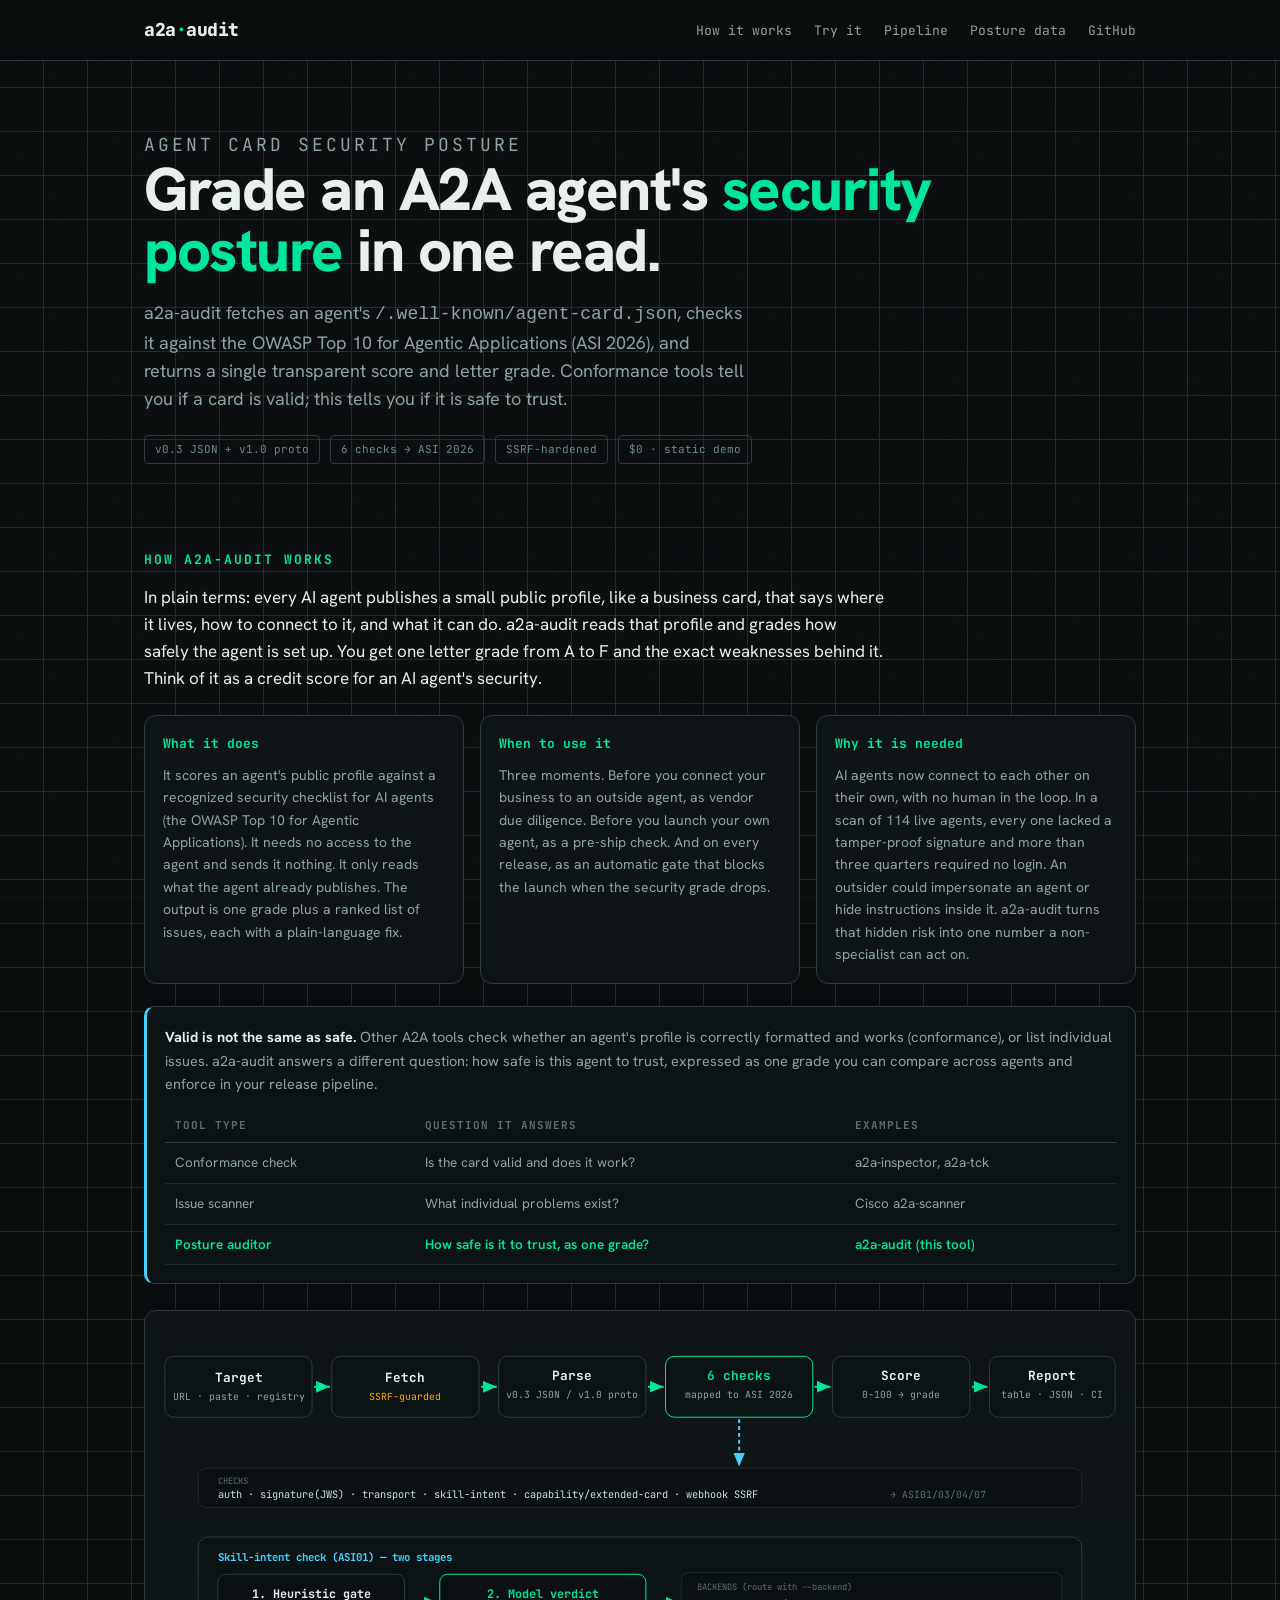
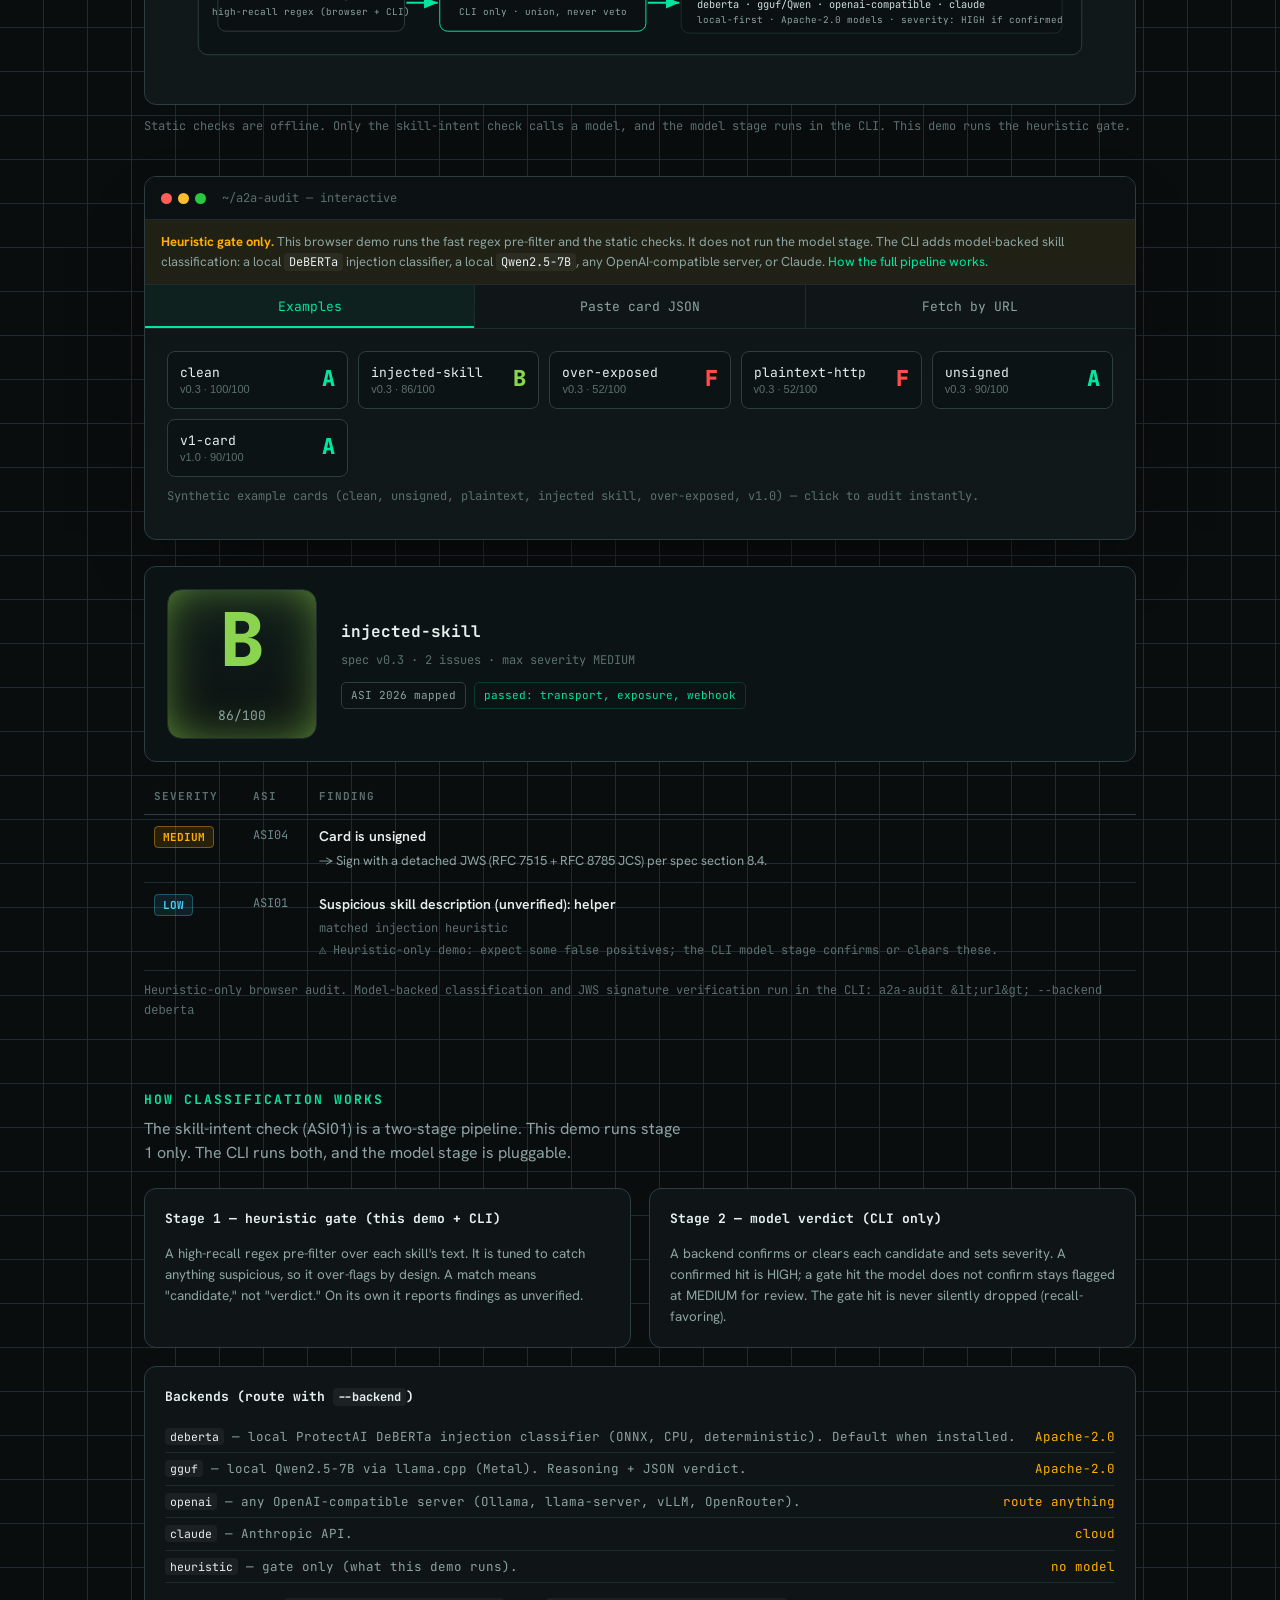
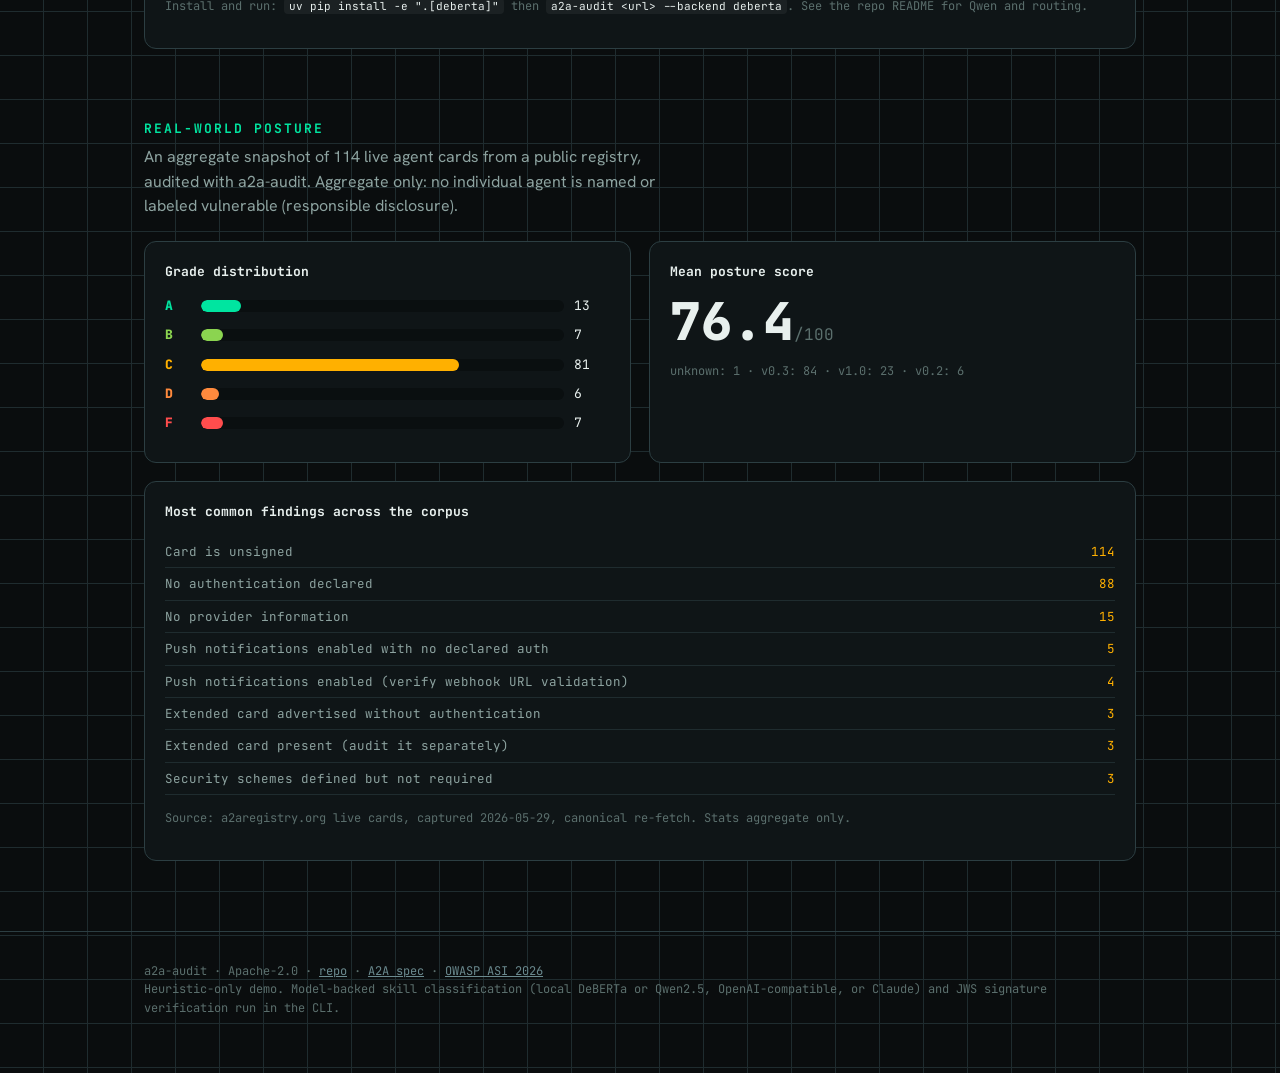
==== demo/index.html @ a3b147ed "docs(demo+readme+arch): executive explainer + clarify posture-auditor vs conformance/scanner tools -" ====
<!DOCTYPE html>
<html lang="en">
<head>
  <meta charset="UTF-8" />
  <meta name="viewport" content="width=device-width, initial-scale=1.0" />
  <title>a2a-audit · A2A Agent Card security posture</title>
  <meta name="description" content="Security-posture auditor for A2A Agent Cards, scored against the OWASP Top 10 for Agentic Applications (ASI 2026). Paste a card or pick an example." />
  <link rel="preconnect" href="https://fonts.googleapis.com" />
  <link rel="preconnect" href="https://fonts.gstatic.com" crossorigin />
  <link href="https://fonts.googleapis.com/css2?family=Hanken+Grotesk:wght@400;500;700;800&family=JetBrains+Mono:wght@400;700;800&display=swap" rel="stylesheet" />
  <link rel="stylesheet" href="style.css" />
</head>
<body>
  <header>
    <div class="bar">
      <div class="brand">a2a<span class="dot">·</span>audit</div>
      <nav>
        <a href="#how">How it works</a>
        <a href="#try">Try it</a>
        <a href="#fullstack">Pipeline</a>
        <a href="#posture">Posture data</a>
        <a href="https://github.com/dannyliv/a2a-audit" target="_blank" rel="noopener">GitHub</a>
      </nav>
    </div>
  </header>

  <main class="wrap">
    <section class="hero">
      <p class="kicker">Agent Card security posture</p>
      <h1>Grade an A2A agent's <em>security posture</em> in one read.</h1>
      <p>a2a-audit fetches an agent's <code>/.well-known/agent-card.json</code>, checks it against the OWASP Top 10 for Agentic Applications (ASI 2026), and returns a single transparent score and letter grade. Conformance tools tell you if a card is valid; this tells you if it is safe to trust.</p>
      <div class="meta">
        <span class="tag">v0.3 JSON + v1.0 proto</span>
        <span class="tag">6 checks → ASI 2026</span>
        <span class="tag">SSRF-hardened</span>
        <span class="tag">$0 · static demo</span>
      </div>
    </section>

    <section class="diagram-wrap" id="how">
      <h2 class="sec">How a2a-audit works</h2>

      <div class="exec">
        <p class="exec-lead">In plain terms: every AI agent publishes a small public profile, like a business card, that says where it lives, how to connect to it, and what it can do. a2a-audit reads that profile and grades how safely the agent is set up. You get one letter grade from A to F and the exact weaknesses behind it. Think of it as a credit score for an AI agent's security.</p>
        <div class="exec-grid">
          <div class="exec-card">
            <h4>What it does</h4>
            <p>It scores an agent's public profile against a recognized security checklist for AI agents (the OWASP Top 10 for Agentic Applications). It needs no access to the agent and sends it nothing. It only reads what the agent already publishes. The output is one grade plus a ranked list of issues, each with a plain-language fix.</p>
          </div>
          <div class="exec-card">
            <h4>When to use it</h4>
            <p>Three moments. Before you connect your business to an outside agent, as vendor due diligence. Before you launch your own agent, as a pre-ship check. And on every release, as an automatic gate that blocks the launch when the security grade drops.</p>
          </div>
          <div class="exec-card">
            <h4>Why it is needed</h4>
            <p>AI agents now connect to each other on their own, with no human in the loop. In a scan of 114 live agents, every one lacked a tamper-proof signature and more than three quarters required no login. An outsider could impersonate an agent or hide instructions inside it. a2a-audit turns that hidden risk into one number a non-specialist can act on.</p>
          </div>
        </div>
        <div class="vs-note">
          <strong>Valid is not the same as safe.</strong> Other A2A tools check whether an agent's profile is correctly formatted and works (conformance), or list individual issues. a2a-audit answers a different question: how safe is this agent to trust, expressed as one grade you can compare across agents and enforce in your release pipeline.
          <table class="vs-table">
            <tr><th>Tool type</th><th>Question it answers</th><th>Examples</th></tr>
            <tr><td>Conformance check</td><td>Is the card valid and does it work?</td><td>a2a-inspector, a2a-tck</td></tr>
            <tr><td>Issue scanner</td><td>What individual problems exist?</td><td>Cisco a2a-scanner</td></tr>
            <tr><td class="us">Posture auditor</td><td class="us">How safe is it to trust, as one grade?</td><td class="us">a2a-audit (this tool)</td></tr>
          </table>
        </div>
      </div>

      <div class="diagram-scroll">
        <svg viewBox="0 0 980 380" role="img" aria-label="a2a-audit pipeline diagram" class="diagram">
          <defs>
            <marker id="arw" markerWidth="9" markerHeight="9" refX="7" refY="3" orient="auto" markerUnits="strokeWidth">
              <path d="M0,0 L7,3 L0,6 Z" fill="#00e5a0"></path>
            </marker>
            <marker id="arwd" markerWidth="9" markerHeight="9" refX="7" refY="3" orient="auto" markerUnits="strokeWidth">
              <path d="M0,0 L7,3 L0,6 Z" fill="#46d1ff"></path>
            </marker>
          </defs>

          <!-- main pipeline row -->
          <g font-family="'JetBrains Mono', monospace">
            <!-- node template: rect + title + sub -->
            <g>
              <rect x="6" y="36" width="150" height="62" rx="9" fill="#0c1314" stroke="#2c3e42"></rect>
              <text x="81" y="62" fill="#e8f0ee" font-size="13" font-weight="700" text-anchor="middle">Target</text>
              <text x="81" y="80" fill="#8da3a0" font-size="10" text-anchor="middle">URL · paste · registry</text>
            </g>
            <g>
              <rect x="176" y="36" width="150" height="62" rx="9" fill="#0c1314" stroke="#2c3e42"></rect>
              <text x="251" y="62" fill="#e8f0ee" font-size="13" font-weight="700" text-anchor="middle">Fetch</text>
              <text x="251" y="80" fill="#ffb000" font-size="10" text-anchor="middle">SSRF-guarded</text>
            </g>
            <g>
              <rect x="346" y="36" width="150" height="62" rx="9" fill="#0c1314" stroke="#2c3e42"></rect>
              <text x="421" y="60" fill="#e8f0ee" font-size="13" font-weight="700" text-anchor="middle">Parse</text>
              <text x="421" y="78" fill="#8da3a0" font-size="10" text-anchor="middle">v0.3 JSON / v1.0 proto</text>
            </g>
            <g>
              <rect x="516" y="36" width="150" height="62" rx="9" fill="#0c1314" stroke="#00e5a0"></rect>
              <text x="591" y="60" fill="#00e5a0" font-size="13" font-weight="700" text-anchor="middle">6 checks</text>
              <text x="591" y="78" fill="#8da3a0" font-size="10" text-anchor="middle">mapped to ASI 2026</text>
            </g>
            <g>
              <rect x="686" y="36" width="140" height="62" rx="9" fill="#0c1314" stroke="#2c3e42"></rect>
              <text x="756" y="60" fill="#e8f0ee" font-size="13" font-weight="700" text-anchor="middle">Score</text>
              <text x="756" y="78" fill="#8da3a0" font-size="10" text-anchor="middle">0-100 → grade</text>
            </g>
            <g>
              <rect x="846" y="36" width="128" height="62" rx="9" fill="#0c1314" stroke="#2c3e42"></rect>
              <text x="910" y="60" fill="#e8f0ee" font-size="13" font-weight="700" text-anchor="middle">Report</text>
              <text x="910" y="78" fill="#8da3a0" font-size="10" text-anchor="middle">table · JSON · CI</text>
            </g>

            <!-- arrows between main nodes -->
            <line x1="158" y1="67" x2="174" y2="67" stroke="#00e5a0" stroke-width="2" marker-end="url(#arw)"></line>
            <line x1="328" y1="67" x2="344" y2="67" stroke="#00e5a0" stroke-width="2" marker-end="url(#arw)"></line>
            <line x1="498" y1="67" x2="514" y2="67" stroke="#00e5a0" stroke-width="2" marker-end="url(#arw)"></line>
            <line x1="668" y1="67" x2="684" y2="67" stroke="#00e5a0" stroke-width="2" marker-end="url(#arw)"></line>
            <line x1="828" y1="67" x2="844" y2="67" stroke="#00e5a0" stroke-width="2" marker-end="url(#arw)"></line>

            <!-- the 6 checks chips -->
            <g font-size="10" fill="#8da3a0">
              <rect x="40" y="150" width="900" height="40" rx="8" fill="#0b1112" stroke="#1f2c2f"></rect>
              <text x="60" y="166" fill="#5b6f6d" font-size="9">CHECKS</text>
              <text x="60" y="180" fill="#cfe0dd" font-size="10.5">auth · signature(JWS) · transport · skill-intent · capability/extended-card · webhook SSRF</text>
              <text x="745" y="180" fill="#5b6f6d" font-size="10">→ ASI01/03/04/07</text>
            </g>

            <!-- downward arrow from 6 checks to classifier detail -->
            <line x1="591" y1="100" x2="591" y2="148" stroke="#46d1ff" stroke-width="2" stroke-dasharray="4 3" marker-end="url(#arwd)"></line>

            <!-- classifier sub-pipeline -->
            <g>
              <rect x="40" y="220" width="900" height="120" rx="10" fill="#0c1314" stroke="#2c3e42"></rect>
              <text x="60" y="244" fill="#46d1ff" font-size="11" font-weight="700">Skill-intent check (ASI01) — two stages</text>

              <rect x="60" y="258" width="190" height="58" rx="8" fill="#0b1112" stroke="#2c3e42"></rect>
              <text x="155" y="282" fill="#e8f0ee" font-size="12" font-weight="700" text-anchor="middle">1. Heuristic gate</text>
              <text x="155" y="300" fill="#8da3a0" font-size="9.5" text-anchor="middle">high-recall regex (browser + CLI)</text>

              <line x1="252" y1="287" x2="284" y2="287" stroke="#00e5a0" stroke-width="2" marker-end="url(#arw)"></line>

              <rect x="286" y="258" width="210" height="58" rx="8" fill="#0b1112" stroke="#00e5a0"></rect>
              <text x="391" y="282" fill="#00e5a0" font-size="12" font-weight="700" text-anchor="middle">2. Model verdict</text>
              <text x="391" y="300" fill="#8da3a0" font-size="9.5" text-anchor="middle">CLI only · union, never veto</text>

              <line x1="498" y1="287" x2="530" y2="287" stroke="#00e5a0" stroke-width="2" marker-end="url(#arw)"></line>

              <g font-size="10.5">
                <rect x="532" y="256" width="388" height="62" rx="8" fill="#0b1112" stroke="#1f2c2f"></rect>
                <text x="548" y="274" fill="#5b6f6d" font-size="9">BACKENDS (route with --backend)</text>
                <text x="548" y="292" fill="#cfe0dd">deberta · gguf/Qwen · openai-compatible · claude</text>
                <text x="548" y="308" fill="#8da3a0" font-size="9.5">local-first · Apache-2.0 models · severity: HIGH if confirmed</text>
              </g>
            </g>
          </g>
        </svg>
      </div>
      <p class="diagram-caption">Static checks are offline. Only the skill-intent check calls a model, and the model stage runs in the CLI. This demo runs the heuristic gate.</p>
    </section>

    <div class="console" id="try">
      <div class="console-top">
        <div class="dots"><i></i><i></i><i></i></div>
        <span class="path">~/a2a-audit — interactive</span>
      </div>
      <div class="demo-banner">
        <strong>Heuristic gate only.</strong> This browser demo runs the fast regex pre-filter and the static checks. It does not run the model stage. The CLI adds model-backed skill classification: a local <span class="mono">DeBERTa</span> injection classifier, a local <span class="mono">Qwen2.5-7B</span>, any OpenAI-compatible server, or Claude. <a href="#fullstack">How the full pipeline works.</a>
      </div>
      <div class="tabs">
        <button class="active" data-pane="examples">Examples</button>
        <button data-pane="paste">Paste card JSON</button>
        <button data-pane="url">Fetch by URL</button>
      </div>
      <div class="panel-body">
        <div class="pane active" id="pane-examples">
          <div class="examples" id="examples"></div>
          <p class="hint">Synthetic example cards (clean, unsigned, plaintext, injected skill, over-exposed, v1.0) — click to audit instantly.</p>
        </div>
        <div class="pane" id="pane-paste">
          <div class="preset">
            <label for="jsonPreset">Pre-tested card JSON <span class="precalc-tag">pre-calculated</span></label>
            <select id="jsonPreset"><option value="">Pick one of <span id="jsonCount">…</span> real agent cards…</option></select>
          </div>
          <textarea id="pasteBox" placeholder='Or paste an Agent Card JSON here, e.g. {"name":"My Agent","url":"https://...","skills":[...]}'></textarea>
          <div class="row"><button class="run" id="runPaste">Audit card (heuristic, live)</button></div>
          <p class="hint">Picking a pre-tested card shows a result pre-computed on-device with the full DeBERTa classifier. Pasting your own runs the heuristic gate live in your browser. Nothing is uploaded.</p>
        </div>
        <div class="pane" id="pane-url">
          <div class="preset">
            <label for="urlPreset">Pre-tested agent URL <span class="precalc-tag">pre-calculated</span></label>
            <select id="urlPreset"><option value="">Pick one of the pre-tested agent URLs…</option></select>
          </div>
          <input type="text" id="urlBox" placeholder="Or enter: example-agent.com  /  https://example-agent.com/.well-known/agent-card.json" />
          <div class="row"><button class="run" id="runUrl">Fetch &amp; audit (heuristic, live)</button></div>
          <p class="hint">Picking a pre-tested URL shows an on-device full-classifier result (no live fetch). Entering your own attempts a live browser fetch (often blocked by CORS); if it fails, use Paste or the CLI.</p>
        </div>
      </div>
    </div>

    <div id="result"></div>

    <section class="agg" id="fullstack">
      <h2 class="sec">How classification works</h2>
      <p class="lead">The skill-intent check (ASI01) is a two-stage pipeline. This demo runs stage 1 only. The CLI runs both, and the model stage is pluggable.</p>
      <div class="agg-grid">
        <div class="card">
          <h4>Stage 1 — heuristic gate (this demo + CLI)</h4>
          <p class="step">A high-recall regex pre-filter over each skill's text. It is tuned to catch anything suspicious, so it over-flags by design. A match means "candidate," not "verdict." On its own it reports findings as unverified.</p>
        </div>
        <div class="card">
          <h4>Stage 2 — model verdict (CLI only)</h4>
          <p class="step">A backend confirms or clears each candidate and sets severity. A confirmed hit is HIGH; a gate hit the model does not confirm stays flagged at MEDIUM for review. The gate hit is never silently dropped (recall-favoring).</p>
        </div>
        <div class="card" style="grid-column:1/-1">
          <h4>Backends (route with <span class="mono">--backend</span>)</h4>
          <ul class="findfreq">
            <li><span><span class="mono">deberta</span> — local ProtectAI DeBERTa injection classifier (ONNX, CPU, deterministic). Default when installed.</span><span class="n">Apache-2.0</span></li>
            <li><span><span class="mono">gguf</span> — local Qwen2.5-7B via llama.cpp (Metal). Reasoning + JSON verdict.</span><span class="n">Apache-2.0</span></li>
            <li><span><span class="mono">openai</span> — any OpenAI-compatible server (Ollama, llama-server, vLLM, OpenRouter).</span><span class="n">route anything</span></li>
            <li><span><span class="mono">claude</span> — Anthropic API.</span><span class="n">cloud</span></li>
            <li><span><span class="mono">heuristic</span> — gate only (what this demo runs).</span><span class="n">no model</span></li>
          </ul>
          <p class="disclosure">Install and run: <span class="mono">uv pip install -e ".[deberta]"</span> then <span class="mono">a2a-audit &lt;url&gt; --backend deberta</span>. See the repo README for Qwen and routing.</p>
        </div>
      </div>
    </section>

    <section class="agg" id="posture">
      <h2 class="sec">Real-world posture</h2>
      <p class="lead">An aggregate snapshot of <span id="agg-n">—</span> live agent cards from a public registry, audited with a2a-audit. Aggregate only: no individual agent is named or labeled vulnerable (responsible disclosure).</p>
      <div class="agg-grid">
        <div class="card">
          <h4>Grade distribution</h4>
          <div class="bars" id="agg-bars"></div>
        </div>
        <div class="card">
          <h4>Mean posture score</h4>
          <div class="statbig" id="agg-mean">—</div>
          <p class="disclosure" id="agg-specs"></p>
        </div>
        <div class="card" style="grid-column:1/-1">
          <h4>Most common findings across the corpus</h4>
          <ul class="findfreq" id="agg-freq"></ul>
          <p class="disclosure">Source: a2aregistry.org live cards, captured 2026-05-29, canonical re-fetch. Stats aggregate only.</p>
        </div>
      </div>
    </section>
  </main>

  <footer>
    <div class="wrap">
      a2a-audit · Apache-2.0 ·
      <a href="https://github.com/dannyliv/a2a-audit" target="_blank" rel="noopener">repo</a> ·
      <a href="https://a2a-protocol.org/latest/specification/" target="_blank" rel="noopener">A2A spec</a> ·
      <a href="https://genai.owasp.org/resource/owasp-top-10-for-agentic-applications-for-2026/" target="_blank" rel="noopener">OWASP ASI 2026</a><br />
      Heuristic-only demo. Model-backed skill classification (local DeBERTa or Qwen2.5, OpenAI-compatible, or Claude) and JWS signature verification run in the CLI.
    </div>
  </footer>

  <script src="app.js"></script>
</body>
</html>
---- demo/style.css ----
/* a2a-audit demo — security-console aesthetic */
:root {
  --bg: #0a0d0e;
  --bg-soft: #11181a;
  --panel: #0f1517;
  --line: #1f2c2f;
  --line-bright: #2c3e42;
  --ink: #e8f0ee;
  --ink-dim: #8da3a0;
  --ink-faint: #5b6f6d;
  --green: #00e5a0;
  --green-deep: #0a3a2e;
  --amber: #ffb000;
  --red: #ff4d4d;
  --cyan: #46d1ff;
  --steel: #6b8a8f;
  --grade-a: #00e5a0;
  --grade-b: #8bd450;
  --grade-c: #ffb000;
  --grade-d: #ff8a3d;
  --grade-f: #ff4d4d;
  --mono: "JetBrains Mono", ui-monospace, "SF Mono", Menlo, monospace;
  --sans: "Hanken Grotesk", system-ui, sans-serif;
}

* { box-sizing: border-box; }

html { scroll-behavior: smooth; }

body {
  margin: 0;
  background: var(--bg);
  color: var(--ink);
  font-family: var(--sans);
  line-height: 1.55;
  background-image:
    linear-gradient(var(--line) 1px, transparent 1px),
    linear-gradient(90deg, var(--line) 1px, transparent 1px);
  background-size: 44px 44px;
  background-position: -1px -1px;
}

/* grain overlay */
body::before {
  content: "";
  position: fixed;
  inset: 0;
  pointer-events: none;
  z-index: 1;
  opacity: 0.035;
  background-image: url("data:image/svg+xml,%3Csvg xmlns='http://www.w3.org/2000/svg' width='120' height='120'%3E%3Cfilter id='n'%3E%3CfeTurbulence type='fractalNoise' baseFrequency='0.9' numOctaves='2'/%3E%3C/filter%3E%3Crect width='100%25' height='100%25' filter='url(%23n)'/%3E%3C/svg%3E");
}

.wrap { max-width: 1040px; margin: 0 auto; padding: 0 24px; position: relative; z-index: 2; }

/* header */
header { border-bottom: 1px solid var(--line-bright); background: rgba(10,13,14,0.7); backdrop-filter: blur(6px); position: sticky; top: 0; z-index: 10; }
.bar { display: flex; align-items: center; justify-content: space-between; padding: 16px 24px; max-width: 1040px; margin: 0 auto; }
.brand { font-family: var(--mono); font-weight: 800; letter-spacing: -0.5px; font-size: 18px; }
.brand .dot { color: var(--green); }
.chip { font-family: var(--mono); font-size: 11px; color: var(--green); border: 1px solid var(--green-deep); background: rgba(0,229,160,0.06); padding: 4px 9px; border-radius: 999px; }
.bar nav a { color: var(--ink-dim); text-decoration: none; font-size: 13px; margin-left: 18px; font-family: var(--mono); }
.bar nav a:hover { color: var(--green); }

/* hero */
.hero { padding: 70px 0 30px; }
.kicker { font-family: var(--mono); color: var(--green); font-size: 12px; letter-spacing: 3px; text-transform: uppercase; margin: 0 0 14px; }
.hero h1 { font-size: clamp(34px, 6vw, 60px); line-height: 1.02; margin: 0 0 18px; letter-spacing: -1.5px; font-weight: 800; }
.hero h1 em { font-style: normal; color: var(--green); }
.hero p { color: var(--ink-dim); font-size: 18px; max-width: 60ch; margin: 0; }
.hero .meta { margin-top: 22px; display: flex; gap: 10px; flex-wrap: wrap; }
.tag { font-family: var(--mono); font-size: 11px; color: var(--steel); border: 1px solid var(--line-bright); padding: 5px 10px; border-radius: 4px; }

/* executive explainer */
.exec { margin: 14px 0 26px; }
.exec-lead { font-size: 17px; line-height: 1.6; color: var(--ink); max-width: 74ch; margin: 0 0 22px; }
.exec-grid { display: grid; grid-template-columns: repeat(3, 1fr); gap: 16px; }
.exec-card { border: 1px solid var(--line-bright); border-radius: 12px; padding: 18px; background: var(--panel); }
.exec-card h4 { margin: 0 0 10px; font-family: var(--mono); font-size: 13px; color: var(--green); }
.exec-card p { margin: 0; font-size: 14px; line-height: 1.6; color: var(--ink-dim); }
.vs-note { margin-top: 22px; border: 1px solid var(--line-bright); border-left: 3px solid var(--cyan); border-radius: 10px; padding: 18px; background: #0c1314; font-size: 14.5px; line-height: 1.6; color: var(--ink-dim); }
.vs-note strong { color: var(--ink); }
.vs-table { width: 100%; border-collapse: collapse; margin-top: 14px; font-size: 13.5px; }
.vs-table th { text-align: left; font-family: var(--mono); font-size: 11px; text-transform: uppercase; letter-spacing: 1px; color: var(--ink-faint); padding: 8px 10px; border-bottom: 1px solid var(--line-bright); }
.vs-table td { padding: 9px 10px; border-bottom: 1px solid var(--line); color: var(--ink-dim); vertical-align: top; }
.vs-table td.us { color: var(--green); font-weight: 600; }
@media (max-width: 720px) { .exec-grid { grid-template-columns: 1fr; } }

/* diagram */
.diagram-wrap { margin: 56px 0 10px; }
.diagram-scroll { overflow-x: auto; border: 1px solid var(--line-bright); border-radius: 12px; background: linear-gradient(180deg, var(--panel), var(--bg-soft)); padding: 10px 14px; }
.diagram { width: 100%; min-width: 720px; height: auto; display: block; }
.diagram-caption { color: var(--ink-faint); font-family: var(--mono); font-size: 12px; margin-top: 12px; }

/* console / app */
.console { border: 1px solid var(--line-bright); border-radius: 12px; background: linear-gradient(180deg, var(--panel), var(--bg-soft)); margin-top: 40px; overflow: hidden; box-shadow: 0 30px 80px -40px rgba(0,0,0,0.9); }
.console-top { display: flex; align-items: center; gap: 8px; padding: 12px 16px; border-bottom: 1px solid var(--line); background: #0c1213; }
.console-top .dots { display: flex; gap: 6px; }
.console-top .dots i { width: 11px; height: 11px; border-radius: 50%; display: block; }
.dots i:nth-child(1){ background:#ff5f57; } .dots i:nth-child(2){ background:#febc2e; } .dots i:nth-child(3){ background:#28c840; }
.console-top .path { font-family: var(--mono); font-size: 12px; color: var(--ink-faint); margin-left: 8px; }

.demo-banner { padding: 12px 16px; border-bottom: 1px solid var(--line); background: rgba(255,176,0,0.07); color: var(--ink-dim); font-size: 13px; line-height: 1.5; }
.demo-banner strong { color: var(--amber); }
.demo-banner a { color: var(--green); text-decoration: none; }
.demo-banner a:hover { text-decoration: underline; }
.mono { font-family: var(--mono); font-size: 0.92em; color: var(--ink); background: rgba(255,255,255,0.05); padding: 1px 5px; border-radius: 4px; }
.step { color: var(--ink-dim); font-size: 13.5px; margin: 0; line-height: 1.55; }

.tabs { display: flex; border-bottom: 1px solid var(--line); }
.tabs button { flex: 1; background: none; border: none; border-right: 1px solid var(--line); color: var(--ink-dim); font-family: var(--mono); font-size: 13px; padding: 13px; cursor: pointer; transition: 0.15s; }
.tabs button:last-child { border-right: none; }
.tabs button:hover { color: var(--ink); background: rgba(255,255,255,0.02); }
.tabs button.active { color: var(--green); background: rgba(0,229,160,0.05); box-shadow: inset 0 -2px 0 var(--green); }

.panel-body { padding: 22px; }
.pane { display: none; }
.pane.active { display: block; animation: fade 0.3s ease; }
@keyframes fade { from { opacity: 0; transform: translateY(6px);} to {opacity:1; transform:none;} }

.examples { display: grid; grid-template-columns: repeat(auto-fill, minmax(150px,1fr)); gap: 10px; }
.ex { text-align: left; background: #0c1314; border: 1px solid var(--line-bright); border-radius: 8px; padding: 12px; cursor: pointer; transition: 0.15s; color: var(--ink); }
.ex:hover { border-color: var(--green); transform: translateY(-2px); }
.ex .nm { font-family: var(--mono); font-size: 13px; }
.ex .gd { font-family: var(--mono); font-weight: 800; font-size: 22px; float: right; }
.ex small { color: var(--ink-faint); font-size: 11px; }

.preset { margin-bottom: 16px; }
.preset label { display: block; font-family: var(--mono); font-size: 12px; color: var(--ink-dim); margin-bottom: 6px; }
.precalc-tag { background: rgba(70,209,255,0.12); color: var(--cyan); border: 1px solid rgba(70,209,255,0.35); border-radius: 4px; padding: 1px 6px; font-size: 10px; margin-left: 6px; }
select { width: 100%; background: #0a0f10; border: 1px solid var(--line-bright); color: var(--ink); font-family: var(--mono); font-size: 13px; border-radius: 8px; padding: 11px 12px; cursor: pointer; }
select:focus { outline: none; border-color: var(--cyan); box-shadow: 0 0 0 3px rgba(70,209,255,0.12); }
.precalc-badge { display: inline-block; background: rgba(70,209,255,0.12); color: var(--cyan); border: 1px solid rgba(70,209,255,0.35); border-radius: 5px; padding: 3px 9px; font-family: var(--mono); font-size: 11px; margin-top: 8px; }

textarea, input[type=text] { width: 100%; background: #0a0f10; border: 1px solid var(--line-bright); color: var(--ink); font-family: var(--mono); font-size: 13px; border-radius: 8px; padding: 12px; resize: vertical; }
textarea { min-height: 200px; }
textarea:focus, input:focus { outline: none; border-color: var(--green); box-shadow: 0 0 0 3px rgba(0,229,160,0.12); }
.row { display: flex; gap: 10px; margin-top: 12px; }
button.run { background: var(--green); color: #04150f; border: none; font-family: var(--mono); font-weight: 700; padding: 12px 22px; border-radius: 8px; cursor: pointer; font-size: 14px; }
button.run:hover { filter: brightness(1.1); }
button.ghost { background: none; color: var(--ink-dim); border: 1px solid var(--line-bright); border-radius: 8px; padding: 12px 16px; font-family: var(--mono); cursor: pointer; }
.hint { color: var(--ink-faint); font-size: 12px; margin-top: 10px; font-family: var(--mono); }

/* result */
#result { margin-top: 26px; }
.scorecard { display: grid; grid-template-columns: 150px 1fr; gap: 24px; align-items: center; border: 1px solid var(--line-bright); border-radius: 12px; padding: 22px; background: #0c1314; }
.grade-dial { aspect-ratio: 1; border-radius: 14px; display: grid; place-items: center; position: relative; border: 1px solid var(--line); background: radial-gradient(circle at 50% 30%, #0f1c1a, #0a0d0e); }
.grade-dial .g { font-family: var(--mono); font-weight: 800; font-size: 74px; line-height: 1; }
.grade-dial .s { font-family: var(--mono); font-size: 13px; color: var(--ink-dim); margin-top: 4px; }
.sc-meta h3 { margin: 0 0 6px; font-family: var(--mono); font-size: 16px; word-break: break-all; }
.sc-meta .sub { color: var(--ink-faint); font-family: var(--mono); font-size: 12px; }
.sc-meta .pills { margin-top: 12px; display: flex; gap: 8px; flex-wrap: wrap; }
.pill { font-family: var(--mono); font-size: 11px; padding: 4px 9px; border-radius: 5px; border: 1px solid var(--line-bright); color: var(--ink-dim); }
.pill.pass { color: var(--green); border-color: var(--green-deep); }

table.findings { width: 100%; border-collapse: collapse; margin-top: 18px; font-size: 14px; }
table.findings th { text-align: left; font-family: var(--mono); font-size: 11px; color: var(--ink-faint); text-transform: uppercase; letter-spacing: 1px; padding: 8px 10px; border-bottom: 1px solid var(--line-bright); }
table.findings td { padding: 11px 10px; border-bottom: 1px solid var(--line); vertical-align: top; }
.sev { font-family: var(--mono); font-size: 11px; font-weight: 700; padding: 3px 8px; border-radius: 4px; white-space: nowrap; }
.sev.CRITICAL { background: var(--red); color: #1a0000; }
.sev.HIGH { background: rgba(255,77,77,0.15); color: var(--red); border: 1px solid var(--red); }
.sev.MEDIUM { background: rgba(255,176,0,0.12); color: var(--amber); border: 1px solid rgba(255,176,0,0.4); }
.sev.LOW { background: rgba(70,209,255,0.1); color: var(--cyan); border: 1px solid rgba(70,209,255,0.3); }
.sev.INFO { background: rgba(255,255,255,0.05); color: var(--ink-dim); }
.asi { font-family: var(--mono); font-size: 12px; color: var(--steel); white-space: nowrap; }
.f-title { font-weight: 600; }
.f-ev { font-family: var(--mono); font-size: 12px; color: var(--ink-faint); margin-top: 3px; word-break: break-word; }
.f-fix { font-size: 13px; color: var(--ink-dim); margin-top: 4px; }
.err { color: var(--red); font-family: var(--mono); font-size: 13px; padding: 14px; border: 1px solid var(--red); border-radius: 8px; background: rgba(255,77,77,0.06); }

/* aggregate */
section.agg { margin: 70px 0; }
h2.sec { font-family: var(--mono); font-size: 13px; letter-spacing: 2px; text-transform: uppercase; color: var(--green); margin: 0 0 6px; }
.agg .lead { color: var(--ink-dim); margin: 0 0 22px; max-width: 60ch; }
.agg-grid { display: grid; grid-template-columns: 1fr 1fr; gap: 18px; }
.card { border: 1px solid var(--line-bright); border-radius: 12px; padding: 20px; background: var(--panel); }
.card h4 { margin: 0 0 14px; font-family: var(--mono); font-size: 13px; color: var(--ink); }
.bars .b { display: grid; grid-template-columns: 26px 1fr 36px; align-items: center; gap: 10px; margin-bottom: 9px; font-family: var(--mono); font-size: 13px; }
.bars .track { height: 12px; background: #0a0f10; border-radius: 6px; overflow: hidden; }
.bars .fill { height: 100%; border-radius: 6px; }
.statbig { font-family: var(--mono); font-size: 52px; font-weight: 800; line-height: 1; }
.statbig small { font-size: 16px; color: var(--ink-faint); font-weight: 400; }
.findfreq li { font-family: var(--mono); font-size: 12.5px; color: var(--ink-dim); display: flex; justify-content: space-between; padding: 6px 0; border-bottom: 1px solid var(--line); }
.findfreq { list-style: none; padding: 0; margin: 0; }
.findfreq .n { color: var(--amber); }
.disclosure { font-size: 12px; color: var(--ink-faint); margin-top: 14px; font-family: var(--mono); }

footer { border-top: 1px solid var(--line-bright); padding: 30px 0 60px; margin-top: 60px; color: var(--ink-faint); font-family: var(--mono); font-size: 12px; }
footer a { color: var(--steel); }
footer a:hover { color: var(--green); }

@media (max-width: 720px) {
  .agg-grid { grid-template-columns: 1fr; }
  .scorecard { grid-template-columns: 1fr; }
  .grade-dial { max-width: 150px; }
  .bar nav { display: none; }
}
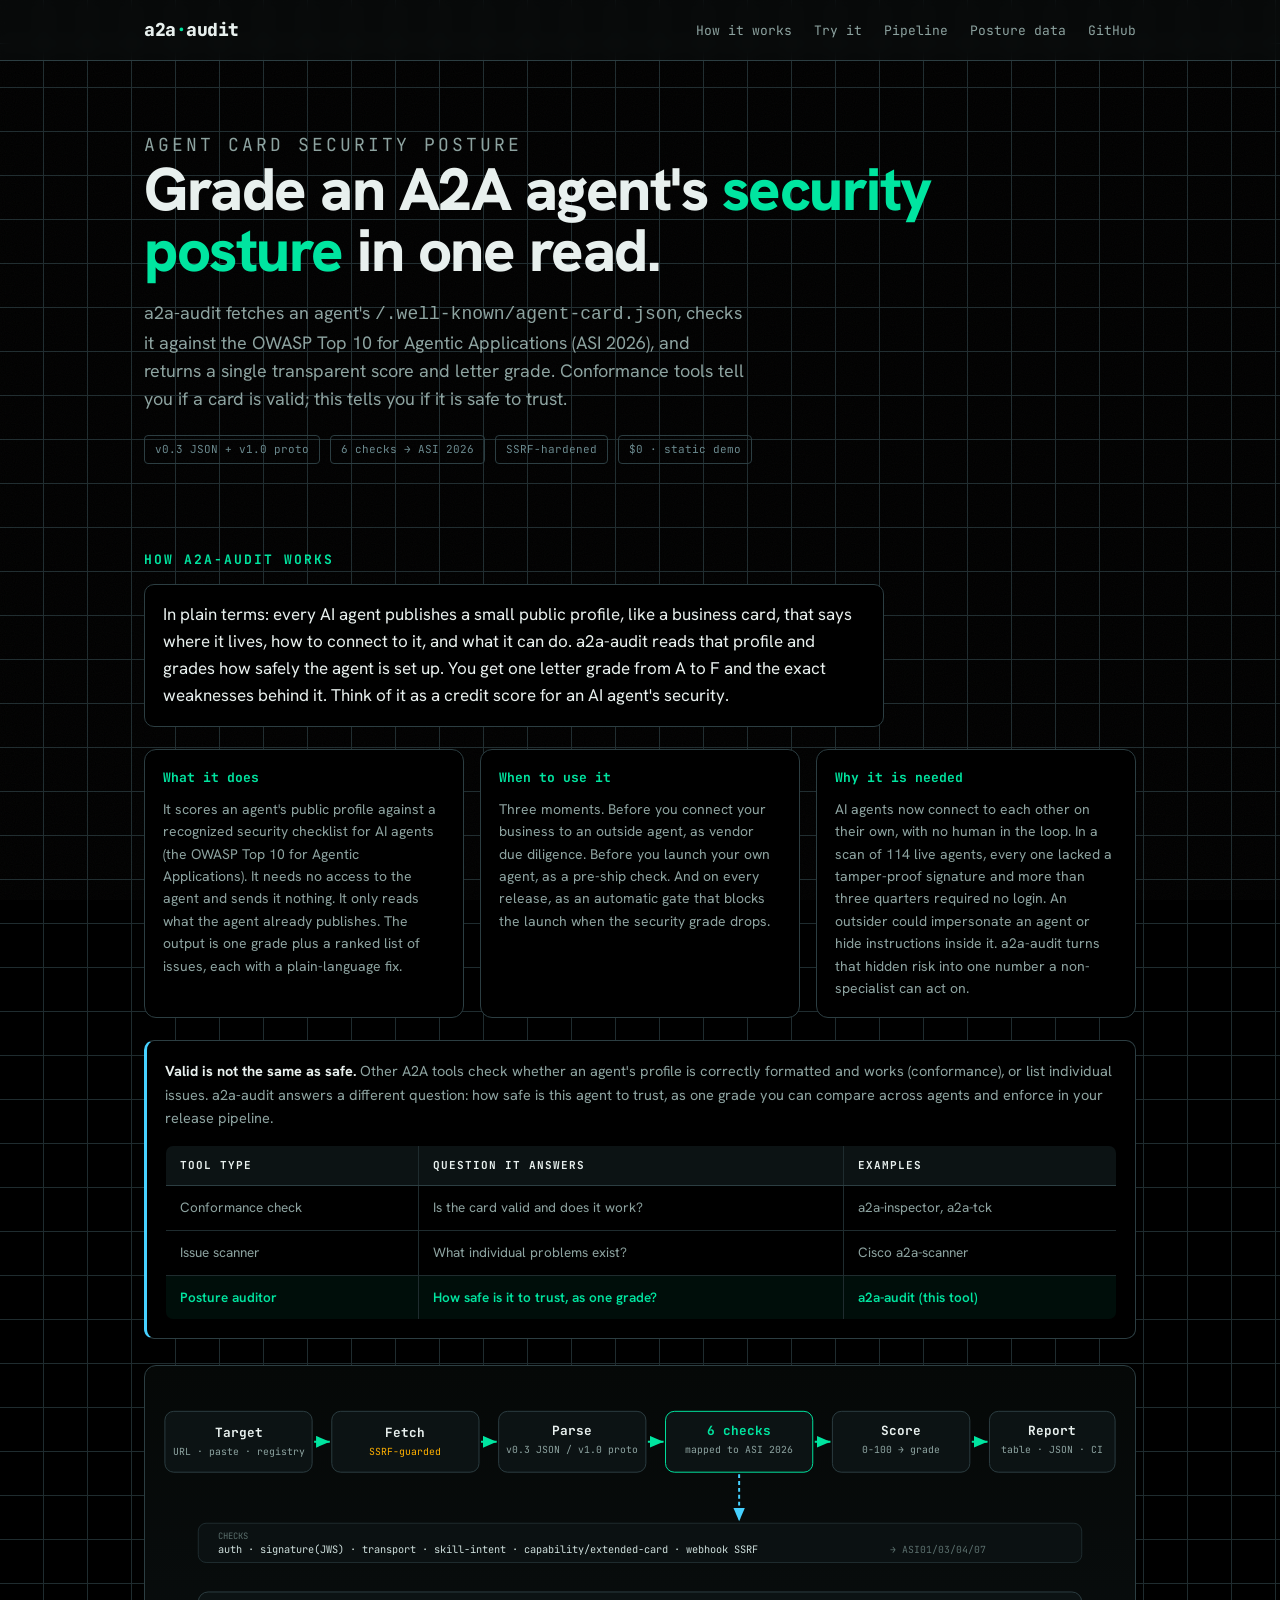
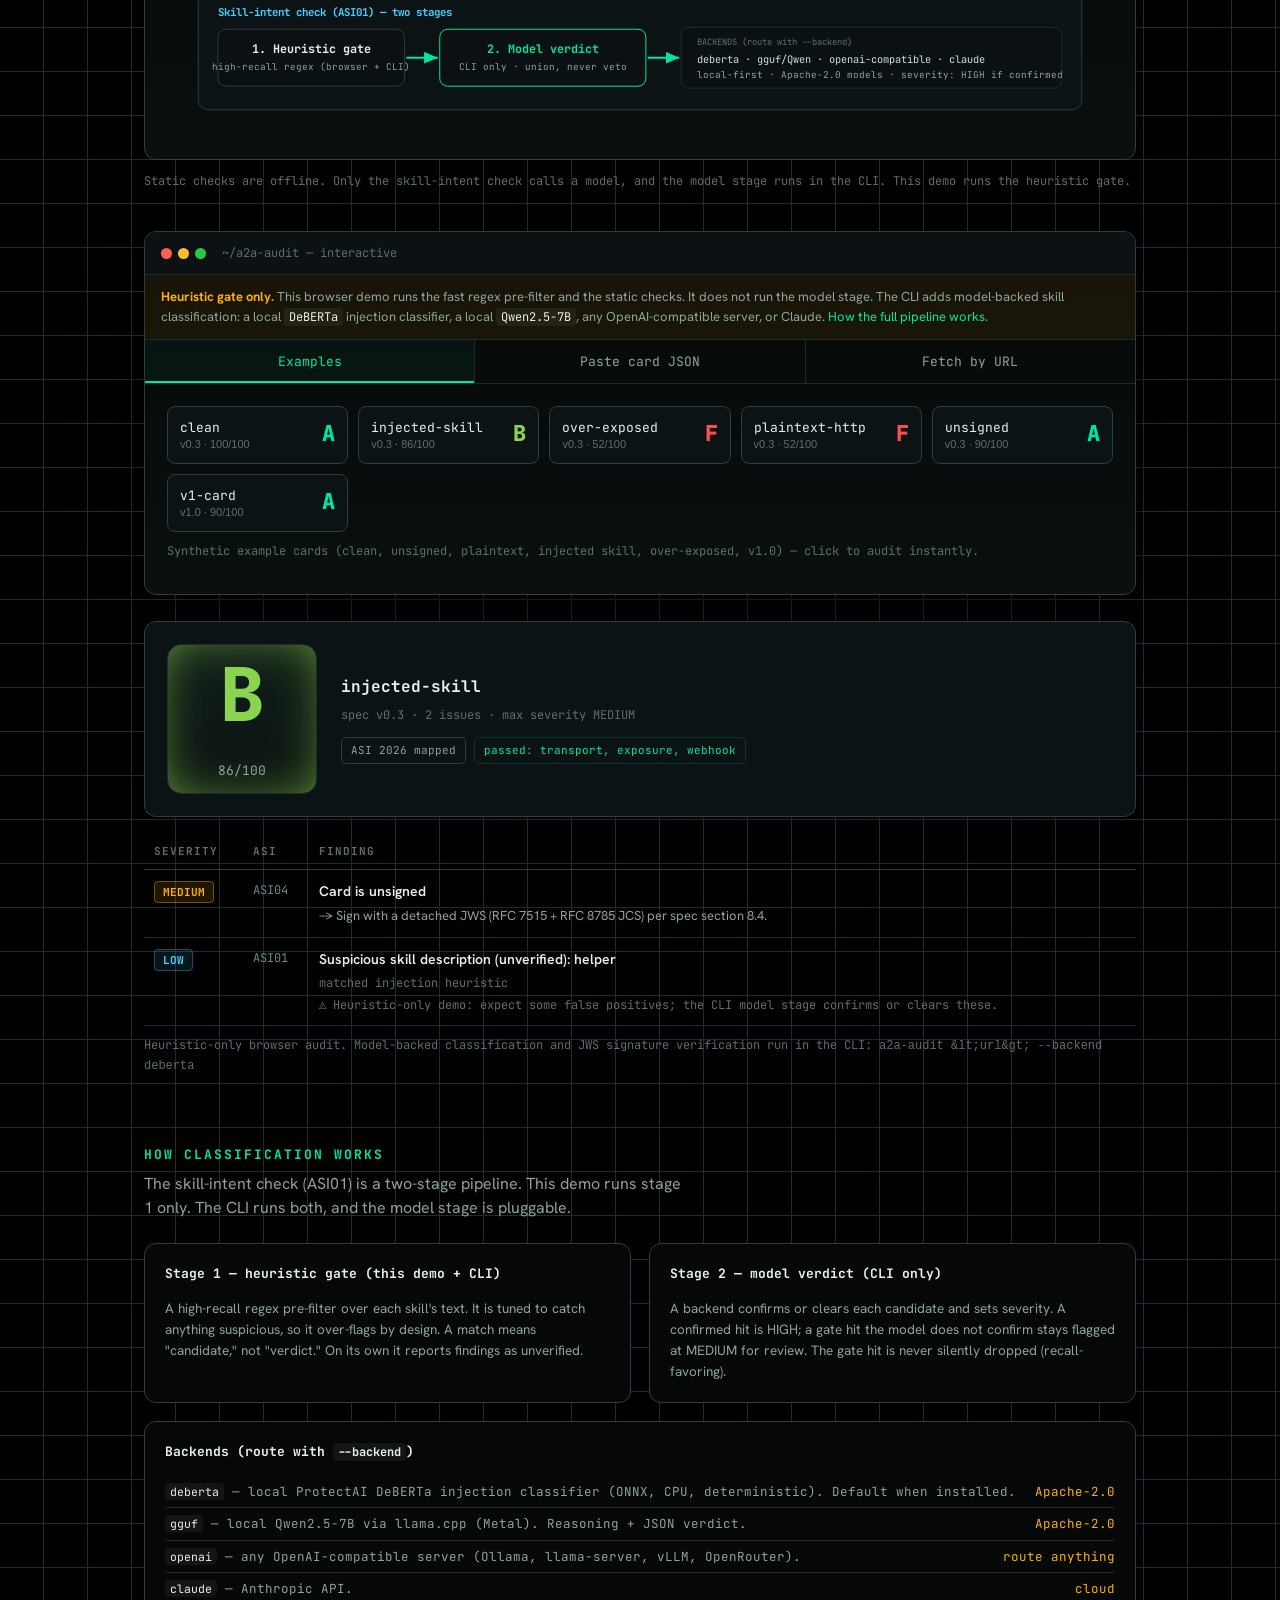
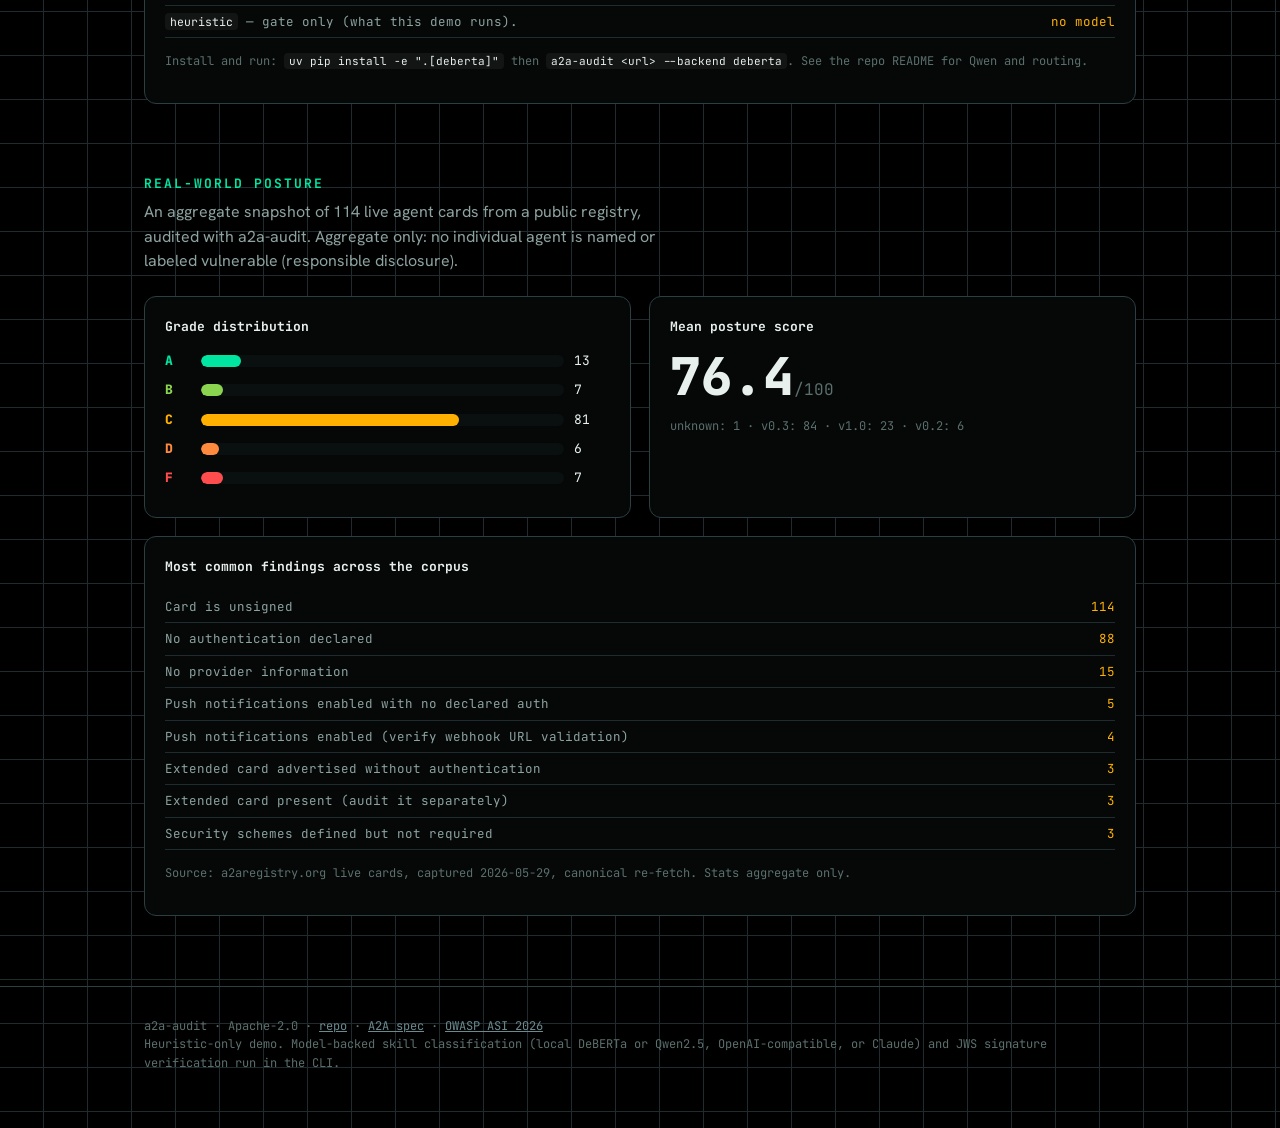
==== commit a240731c: "style(demo): bordered comparison table + fully black backgrounds behind text" ====
--- a/demo/index.html
+++ b/demo/index.html
@@ -57,12 +57,16 @@
           </div>
         </div>
         <div class="vs-note">
-          <strong>Valid is not the same as safe.</strong> Other A2A tools check whether an agent's profile is correctly formatted and works (conformance), or list individual issues. a2a-audit answers a different question: how safe is this agent to trust, expressed as one grade you can compare across agents and enforce in your release pipeline.
+          <p class="vs-lead"><strong>Valid is not the same as safe.</strong> Other A2A tools check whether an agent's profile is correctly formatted and works (conformance), or list individual issues. a2a-audit answers a different question: how safe is this agent to trust, as one grade you can compare across agents and enforce in your release pipeline.</p>
           <table class="vs-table">
-            <tr><th>Tool type</th><th>Question it answers</th><th>Examples</th></tr>
-            <tr><td>Conformance check</td><td>Is the card valid and does it work?</td><td>a2a-inspector, a2a-tck</td></tr>
-            <tr><td>Issue scanner</td><td>What individual problems exist?</td><td>Cisco a2a-scanner</td></tr>
-            <tr><td class="us">Posture auditor</td><td class="us">How safe is it to trust, as one grade?</td><td class="us">a2a-audit (this tool)</td></tr>
+            <thead>
+              <tr><th>Tool type</th><th>Question it answers</th><th>Examples</th></tr>
+            </thead>
+            <tbody>
+              <tr><td>Conformance check</td><td>Is the card valid and does it work?</td><td>a2a-inspector, a2a-tck</td></tr>
+              <tr><td>Issue scanner</td><td>What individual problems exist?</td><td>Cisco a2a-scanner</td></tr>
+              <tr class="us-row"><td class="us">Posture auditor</td><td class="us">How safe is it to trust, as one grade?</td><td class="us">a2a-audit (this tool)</td></tr>
+            </tbody>
           </table>
         </div>
       </div>
--- a/demo/style.css
+++ b/demo/style.css
@@ -1,8 +1,8 @@
 /* a2a-audit demo — security-console aesthetic */
 :root {
-  --bg: #0a0d0e;
-  --bg-soft: #11181a;
-  --panel: #0f1517;
+  --bg: #000;
+  --bg-soft: #0a0f10;
+  --panel: #050807;
   --line: #1f2c2f;
   --line-bright: #2c3e42;
   --ink: #e8f0ee;
@@ -73,16 +73,20 @@
 
 /* executive explainer */
 .exec { margin: 14px 0 26px; }
-.exec-lead { font-size: 17px; line-height: 1.6; color: var(--ink); max-width: 74ch; margin: 0 0 22px; }
+.exec-lead { font-size: 17px; line-height: 1.6; color: var(--ink); max-width: 74ch; margin: 0 0 22px; background: #000; border: 1px solid var(--line-bright); border-radius: 10px; padding: 16px 18px; }
 .exec-grid { display: grid; grid-template-columns: repeat(3, 1fr); gap: 16px; }
-.exec-card { border: 1px solid var(--line-bright); border-radius: 12px; padding: 18px; background: var(--panel); }
+.exec-card { border: 1px solid var(--line-bright); border-radius: 12px; padding: 18px; background: #000; }
 .exec-card h4 { margin: 0 0 10px; font-family: var(--mono); font-size: 13px; color: var(--green); }
 .exec-card p { margin: 0; font-size: 14px; line-height: 1.6; color: var(--ink-dim); }
-.vs-note { margin-top: 22px; border: 1px solid var(--line-bright); border-left: 3px solid var(--cyan); border-radius: 10px; padding: 18px; background: #0c1314; font-size: 14.5px; line-height: 1.6; color: var(--ink-dim); }
+.vs-note { margin-top: 22px; border: 1px solid var(--line-bright); border-left: 3px solid var(--cyan); border-radius: 10px; padding: 18px; background: #000; font-size: 14.5px; line-height: 1.6; color: var(--ink-dim); }
 .vs-note strong { color: var(--ink); }
-.vs-table { width: 100%; border-collapse: collapse; margin-top: 14px; font-size: 13.5px; }
-.vs-table th { text-align: left; font-family: var(--mono); font-size: 11px; text-transform: uppercase; letter-spacing: 1px; color: var(--ink-faint); padding: 8px 10px; border-bottom: 1px solid var(--line-bright); }
-.vs-table td { padding: 9px 10px; border-bottom: 1px solid var(--line); color: var(--ink-dim); vertical-align: top; }
+.vs-lead { margin: 0 0 16px; }
+.vs-table { width: 100%; border-collapse: collapse; margin-top: 4px; font-size: 13.5px; background: #000; border: 1px solid var(--line-bright); border-radius: 8px; overflow: hidden; }
+.vs-table th { text-align: left; font-family: var(--mono); font-size: 11px; text-transform: uppercase; letter-spacing: 1px; color: var(--ink); padding: 11px 14px; background: #0c1314; border-bottom: 1px solid var(--line-bright); }
+.vs-table th + th, .vs-table td + td { border-left: 1px solid var(--line); }
+.vs-table td { padding: 11px 14px; border-bottom: 1px solid var(--line); color: var(--ink-dim); vertical-align: top; }
+.vs-table tbody tr:last-child td { border-bottom: none; }
+.vs-table tr.us-row { background: rgba(0,229,160,0.06); }
 .vs-table td.us { color: var(--green); font-weight: 600; }
 @media (max-width: 720px) { .exec-grid { grid-template-columns: 1fr; } }
 
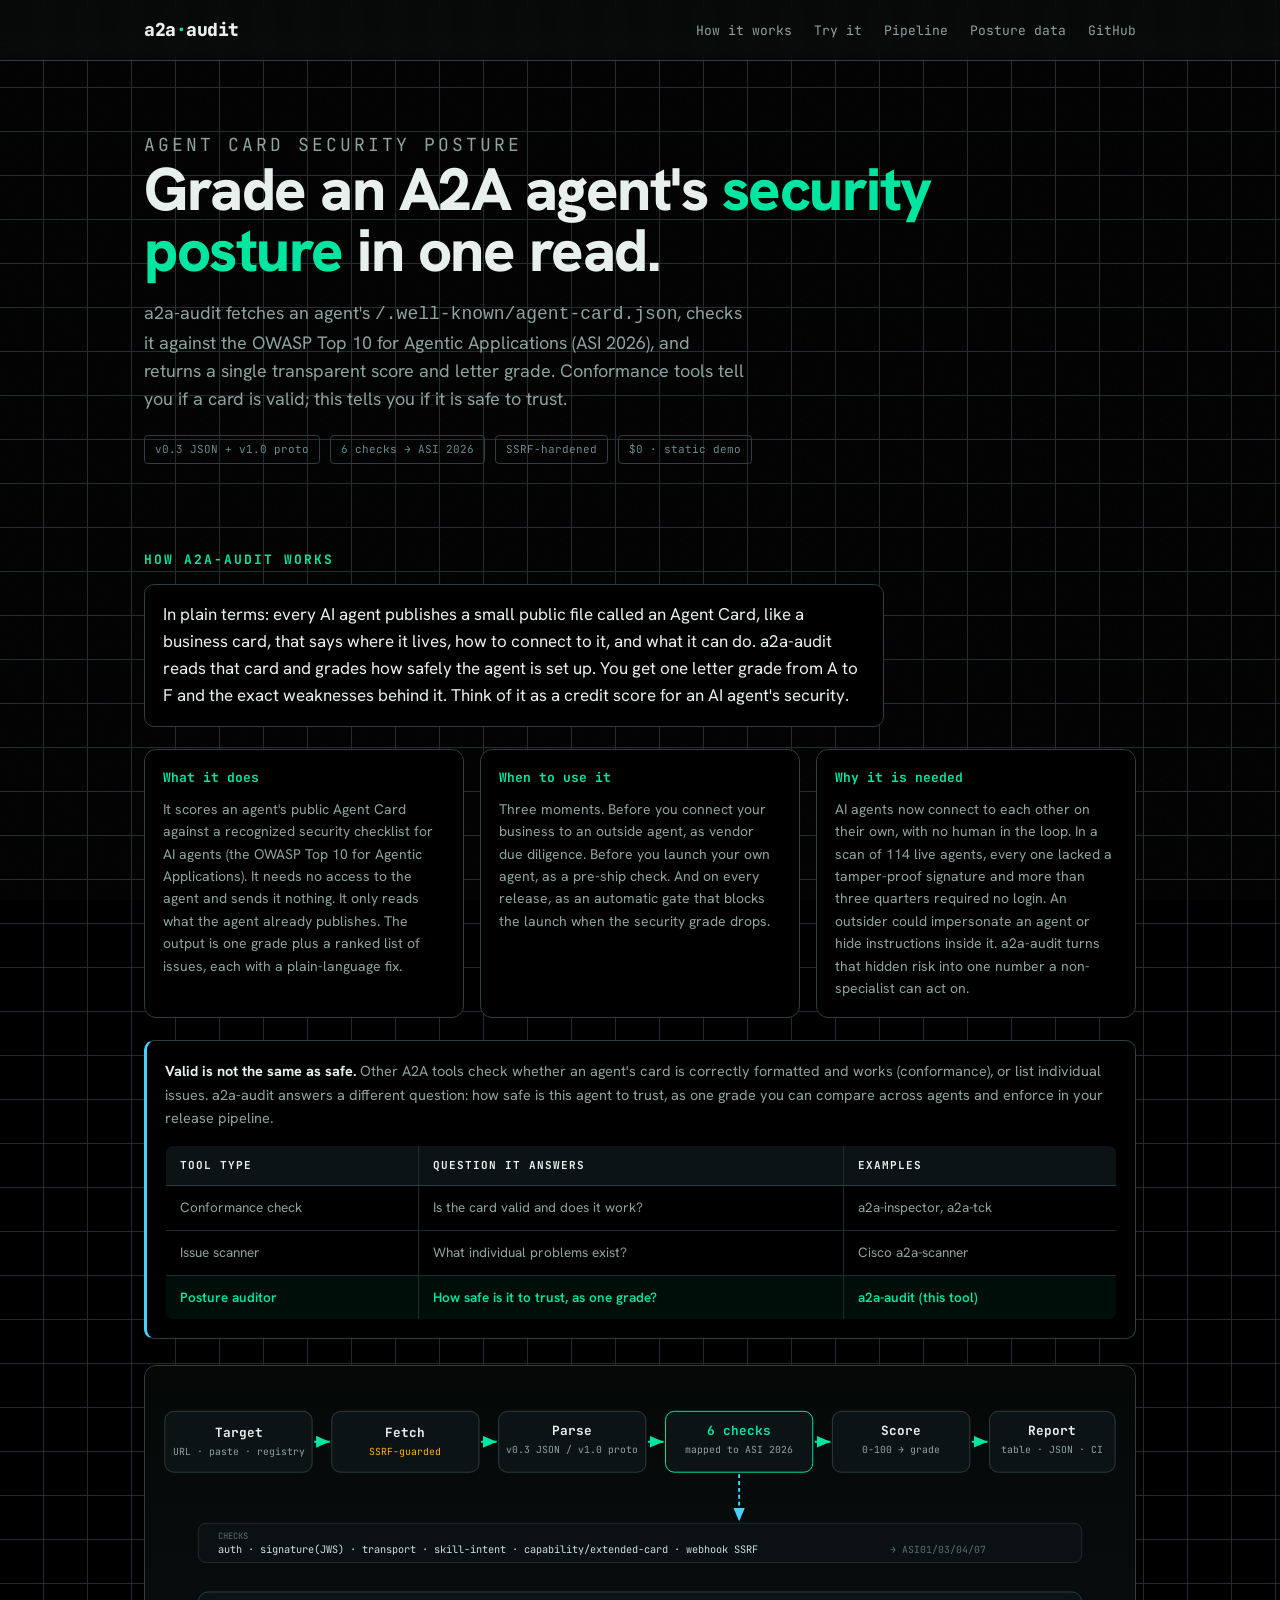
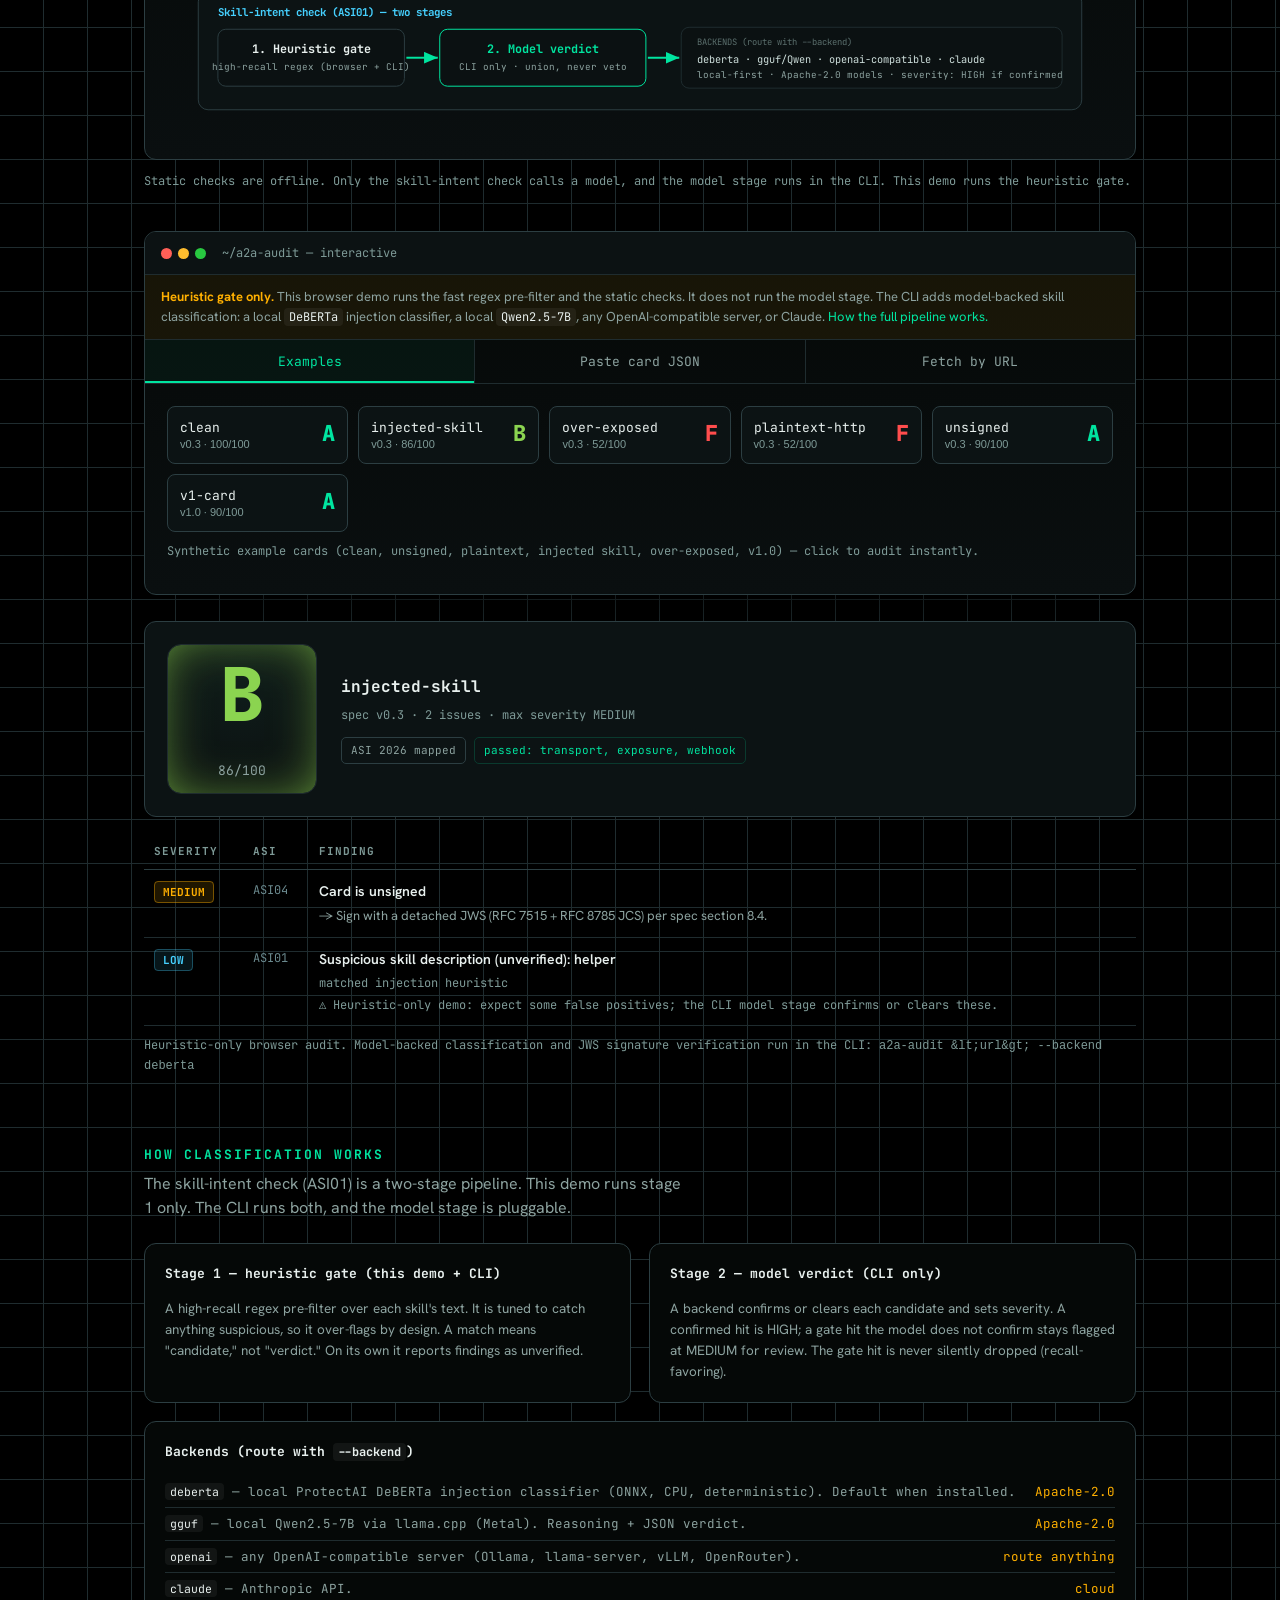
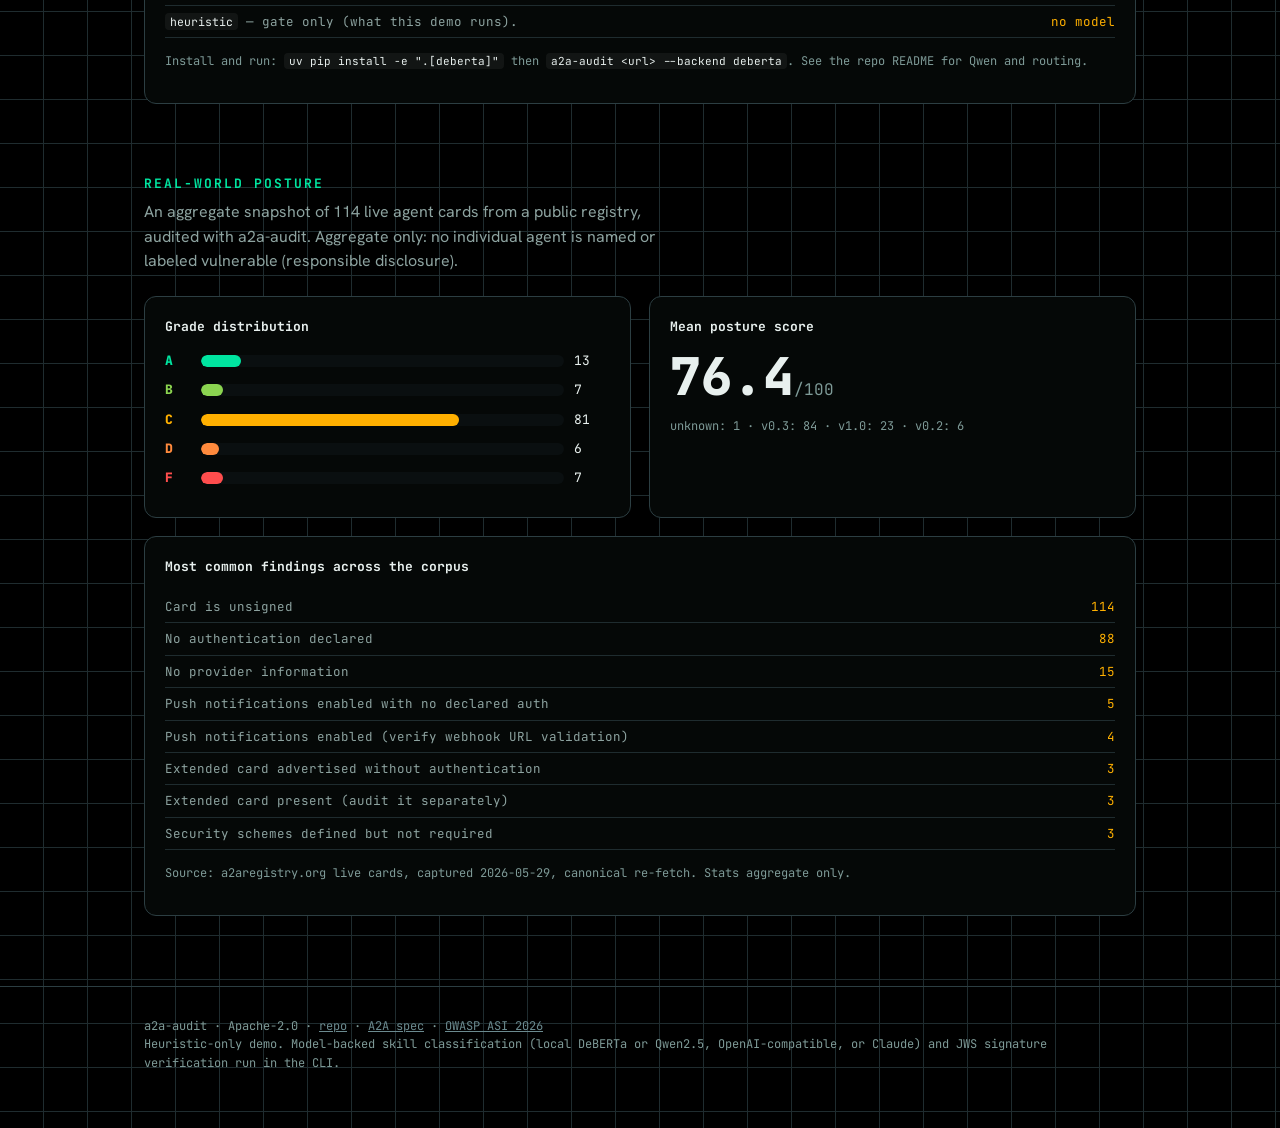
==== commit 43b14f87: "quality pass (ultracode): simplify, code-review, a11y, text, CI Python: numpy softmax; shared _build" ====
--- a/demo/index.html
+++ b/demo/index.html
@@ -41,23 +41,23 @@
       <h2 class="sec">How a2a-audit works</h2>
 
       <div class="exec">
-        <p class="exec-lead">In plain terms: every AI agent publishes a small public profile, like a business card, that says where it lives, how to connect to it, and what it can do. a2a-audit reads that profile and grades how safely the agent is set up. You get one letter grade from A to F and the exact weaknesses behind it. Think of it as a credit score for an AI agent's security.</p>
+        <p class="exec-lead">In plain terms: every AI agent publishes a small public file called an Agent Card, like a business card, that says where it lives, how to connect to it, and what it can do. a2a-audit reads that card and grades how safely the agent is set up. You get one letter grade from A to F and the exact weaknesses behind it. Think of it as a credit score for an AI agent's security.</p>
         <div class="exec-grid">
           <div class="exec-card">
-            <h4>What it does</h4>
-            <p>It scores an agent's public profile against a recognized security checklist for AI agents (the OWASP Top 10 for Agentic Applications). It needs no access to the agent and sends it nothing. It only reads what the agent already publishes. The output is one grade plus a ranked list of issues, each with a plain-language fix.</p>
+            <h3>What it does</h3>
+            <p>It scores an agent's public Agent Card against a recognized security checklist for AI agents (the OWASP Top 10 for Agentic Applications). It needs no access to the agent and sends it nothing. It only reads what the agent already publishes. The output is one grade plus a ranked list of issues, each with a plain-language fix.</p>
           </div>
           <div class="exec-card">
-            <h4>When to use it</h4>
+            <h3>When to use it</h3>
             <p>Three moments. Before you connect your business to an outside agent, as vendor due diligence. Before you launch your own agent, as a pre-ship check. And on every release, as an automatic gate that blocks the launch when the security grade drops.</p>
           </div>
           <div class="exec-card">
-            <h4>Why it is needed</h4>
+            <h3>Why it is needed</h3>
             <p>AI agents now connect to each other on their own, with no human in the loop. In a scan of 114 live agents, every one lacked a tamper-proof signature and more than three quarters required no login. An outsider could impersonate an agent or hide instructions inside it. a2a-audit turns that hidden risk into one number a non-specialist can act on.</p>
           </div>
         </div>
         <div class="vs-note">
-          <p class="vs-lead"><strong>Valid is not the same as safe.</strong> Other A2A tools check whether an agent's profile is correctly formatted and works (conformance), or list individual issues. a2a-audit answers a different question: how safe is this agent to trust, as one grade you can compare across agents and enforce in your release pipeline.</p>
+          <p class="vs-lead"><strong>Valid is not the same as safe.</strong> Other A2A tools check whether an agent's card is correctly formatted and works (conformance), or list individual issues. a2a-audit answers a different question: how safe is this agent to trust, as one grade you can compare across agents and enforce in your release pipeline.</p>
           <table class="vs-table">
             <thead>
               <tr><th>Tool type</th><th>Question it answers</th><th>Examples</th></tr>
@@ -72,7 +72,7 @@
       </div>
 
       <div class="diagram-scroll">
-        <svg viewBox="0 0 980 380" role="img" aria-label="a2a-audit pipeline diagram" class="diagram">
+        <svg viewBox="0 0 980 380" role="img" aria-label="a2a-audit pipeline: Target, then SSRF-guarded Fetch, then Parse (v0.3 JSON or v1.0 proto), then six checks mapped to OWASP ASI 2026, then Score 0 to 100 and a letter grade, then Report. The skill-intent check adds a two-stage classifier: a heuristic gate then a model backend." class="diagram">
           <defs>
             <marker id="arw" markerWidth="9" markerHeight="9" refX="7" refY="3" orient="auto" markerUnits="strokeWidth">
               <path d="M0,0 L7,3 L0,6 Z" fill="#00e5a0"></path>
@@ -210,15 +210,15 @@
       <p class="lead">The skill-intent check (ASI01) is a two-stage pipeline. This demo runs stage 1 only. The CLI runs both, and the model stage is pluggable.</p>
       <div class="agg-grid">
         <div class="card">
-          <h4>Stage 1 — heuristic gate (this demo + CLI)</h4>
+          <h3>Stage 1 — heuristic gate (this demo + CLI)</h3>
           <p class="step">A high-recall regex pre-filter over each skill's text. It is tuned to catch anything suspicious, so it over-flags by design. A match means "candidate," not "verdict." On its own it reports findings as unverified.</p>
         </div>
         <div class="card">
-          <h4>Stage 2 — model verdict (CLI only)</h4>
+          <h3>Stage 2 — model verdict (CLI only)</h3>
           <p class="step">A backend confirms or clears each candidate and sets severity. A confirmed hit is HIGH; a gate hit the model does not confirm stays flagged at MEDIUM for review. The gate hit is never silently dropped (recall-favoring).</p>
         </div>
         <div class="card" style="grid-column:1/-1">
-          <h4>Backends (route with <span class="mono">--backend</span>)</h4>
+          <h3>Backends (route with <span class="mono">--backend</span>)</h3>
           <ul class="findfreq">
             <li><span><span class="mono">deberta</span> — local ProtectAI DeBERTa injection classifier (ONNX, CPU, deterministic). Default when installed.</span><span class="n">Apache-2.0</span></li>
             <li><span><span class="mono">gguf</span> — local Qwen2.5-7B via llama.cpp (Metal). Reasoning + JSON verdict.</span><span class="n">Apache-2.0</span></li>
@@ -236,16 +236,16 @@
       <p class="lead">An aggregate snapshot of <span id="agg-n">—</span> live agent cards from a public registry, audited with a2a-audit. Aggregate only: no individual agent is named or labeled vulnerable (responsible disclosure).</p>
       <div class="agg-grid">
         <div class="card">
-          <h4>Grade distribution</h4>
+          <h3>Grade distribution</h3>
           <div class="bars" id="agg-bars"></div>
         </div>
         <div class="card">
-          <h4>Mean posture score</h4>
+          <h3>Mean posture score</h3>
           <div class="statbig" id="agg-mean">—</div>
           <p class="disclosure" id="agg-specs"></p>
         </div>
         <div class="card" style="grid-column:1/-1">
-          <h4>Most common findings across the corpus</h4>
+          <h3>Most common findings across the corpus</h3>
           <ul class="findfreq" id="agg-freq"></ul>
           <p class="disclosure">Source: a2aregistry.org live cards, captured 2026-05-29, canonical re-fetch. Stats aggregate only.</p>
         </div>
--- a/demo/style.css
+++ b/demo/style.css
@@ -7,7 +7,7 @@
   --line-bright: #2c3e42;
   --ink: #e8f0ee;
   --ink-dim: #8da3a0;
-  --ink-faint: #5b6f6d;
+  --ink-faint: #7e9a97;
   --green: #00e5a0;
   --green-deep: #0a3a2e;
   --amber: #ffb000;
@@ -76,7 +76,7 @@
 .exec-lead { font-size: 17px; line-height: 1.6; color: var(--ink); max-width: 74ch; margin: 0 0 22px; background: #000; border: 1px solid var(--line-bright); border-radius: 10px; padding: 16px 18px; }
 .exec-grid { display: grid; grid-template-columns: repeat(3, 1fr); gap: 16px; }
 .exec-card { border: 1px solid var(--line-bright); border-radius: 12px; padding: 18px; background: #000; }
-.exec-card h4 { margin: 0 0 10px; font-family: var(--mono); font-size: 13px; color: var(--green); }
+.exec-card h3 { margin: 0 0 10px; font-family: var(--mono); font-size: 13px; color: var(--green); font-weight: 700; }
 .exec-card p { margin: 0; font-size: 14px; line-height: 1.6; color: var(--ink-dim); }
 .vs-note { margin-top: 22px; border: 1px solid var(--line-bright); border-left: 3px solid var(--cyan); border-radius: 10px; padding: 18px; background: #000; font-size: 14.5px; line-height: 1.6; color: var(--ink-dim); }
 .vs-note strong { color: var(--ink); }
@@ -93,7 +93,8 @@
 /* diagram */
 .diagram-wrap { margin: 56px 0 10px; }
 .diagram-scroll { overflow-x: auto; border: 1px solid var(--line-bright); border-radius: 12px; background: linear-gradient(180deg, var(--panel), var(--bg-soft)); padding: 10px 14px; }
-.diagram { width: 100%; min-width: 720px; height: auto; display: block; }
+.diagram { width: 100%; min-width: 680px; height: auto; display: block; }
+@media (max-width: 560px) { .diagram-scroll { margin: 0 -24px; border-radius: 0; border-left: none; border-right: none; } }
 .diagram-caption { color: var(--ink-faint); font-family: var(--mono); font-size: 12px; margin-top: 12px; }
 
 /* console / app */
@@ -116,6 +117,8 @@
 .tabs button:last-child { border-right: none; }
 .tabs button:hover { color: var(--ink); background: rgba(255,255,255,0.02); }
 .tabs button.active { color: var(--green); background: rgba(0,229,160,0.05); box-shadow: inset 0 -2px 0 var(--green); }
+.tabs button:focus-visible { outline: 2px solid var(--green); outline-offset: -2px; }
+.bar nav a:focus-visible, .ex:focus-visible, select:focus-visible, button.run:focus-visible { outline: 2px solid var(--green); outline-offset: 2px; }
 
 .panel-body { padding: 22px; }
 .pane { display: none; }
@@ -142,6 +145,7 @@
 .row { display: flex; gap: 10px; margin-top: 12px; }
 button.run { background: var(--green); color: #04150f; border: none; font-family: var(--mono); font-weight: 700; padding: 12px 22px; border-radius: 8px; cursor: pointer; font-size: 14px; }
 button.run:hover { filter: brightness(1.1); }
+button.run:disabled { opacity: 0.5; cursor: not-allowed; filter: none; }
 button.ghost { background: none; color: var(--ink-dim); border: 1px solid var(--line-bright); border-radius: 8px; padding: 12px 16px; font-family: var(--mono); cursor: pointer; }
 .hint { color: var(--ink-faint); font-size: 12px; margin-top: 10px; font-family: var(--mono); }
 
@@ -178,7 +182,7 @@
 .agg .lead { color: var(--ink-dim); margin: 0 0 22px; max-width: 60ch; }
 .agg-grid { display: grid; grid-template-columns: 1fr 1fr; gap: 18px; }
 .card { border: 1px solid var(--line-bright); border-radius: 12px; padding: 20px; background: var(--panel); }
-.card h4 { margin: 0 0 14px; font-family: var(--mono); font-size: 13px; color: var(--ink); }
+.card h3 { margin: 0 0 14px; font-family: var(--mono); font-size: 13px; color: var(--ink); font-weight: 700; }
 .bars .b { display: grid; grid-template-columns: 26px 1fr 36px; align-items: center; gap: 10px; margin-bottom: 9px; font-family: var(--mono); font-size: 13px; }
 .bars .track { height: 12px; background: #0a0f10; border-radius: 6px; overflow: hidden; }
 .bars .fill { height: 100%; border-radius: 6px; }
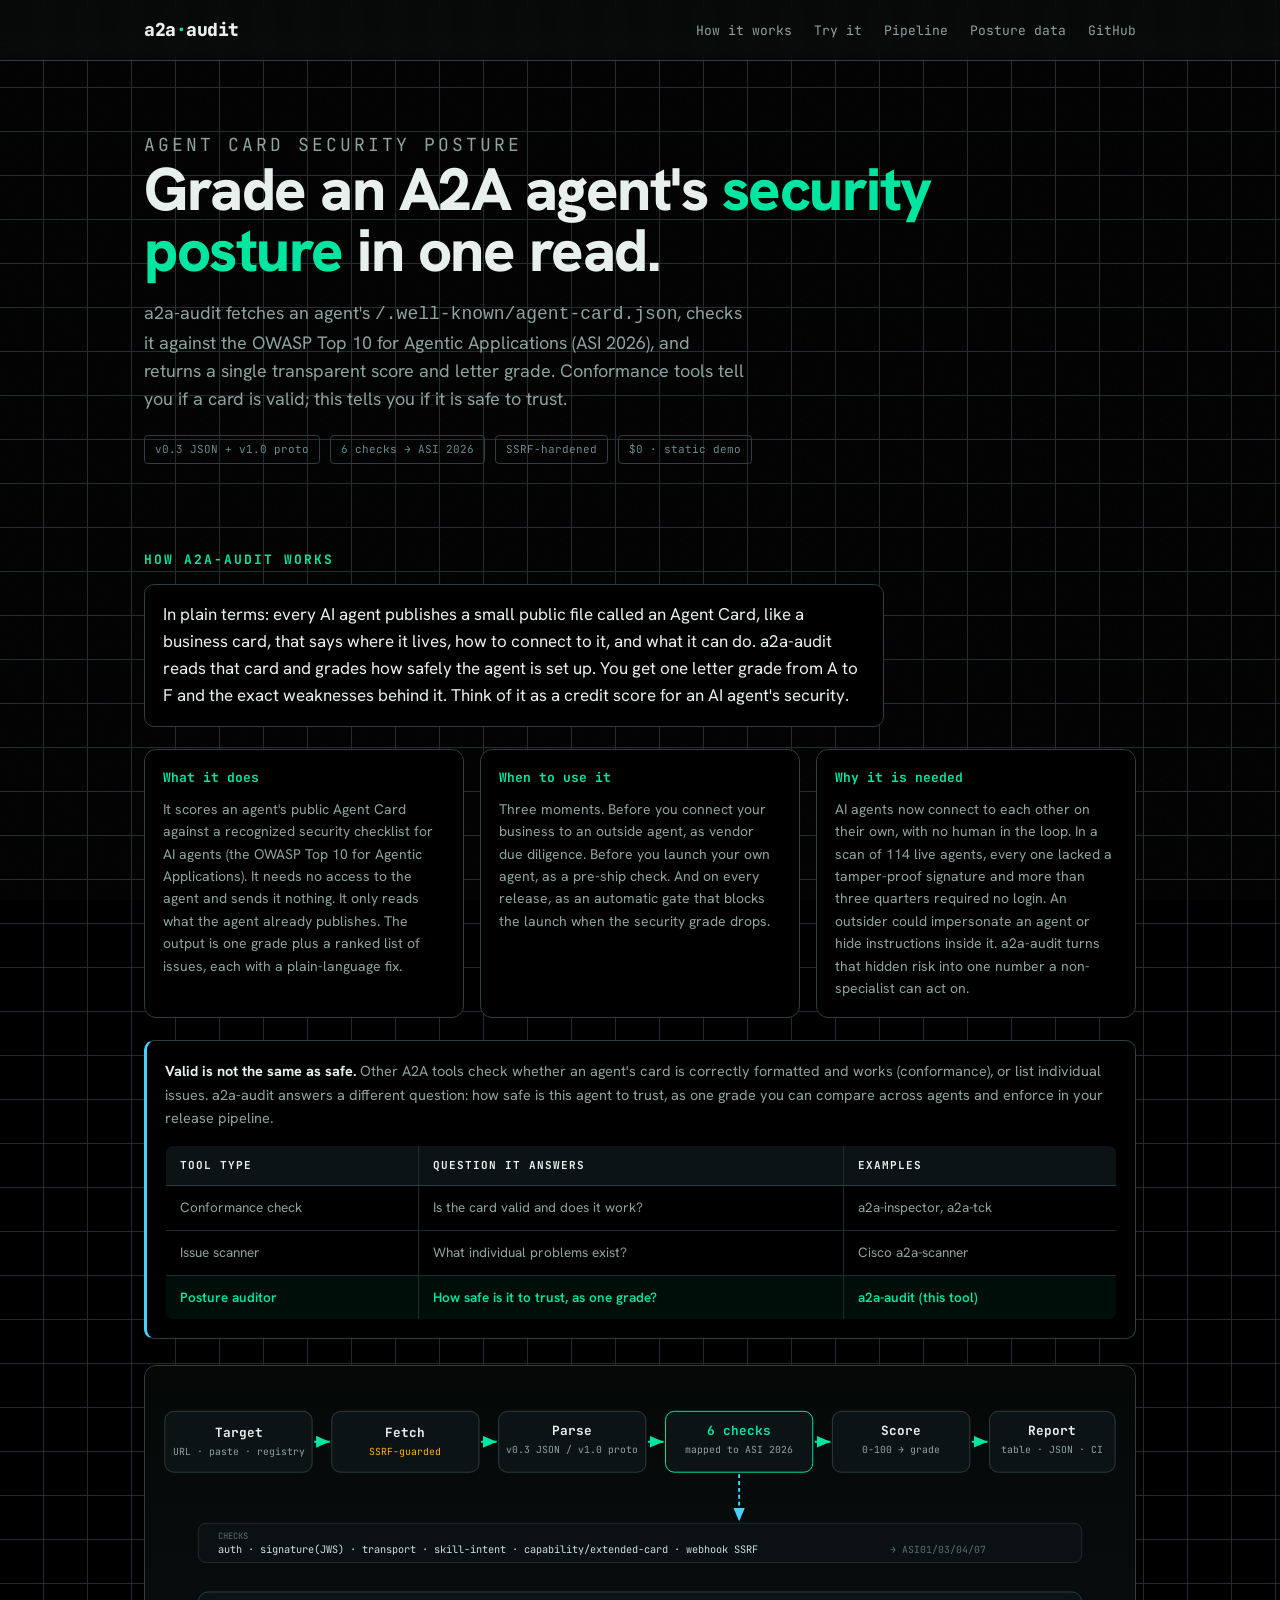
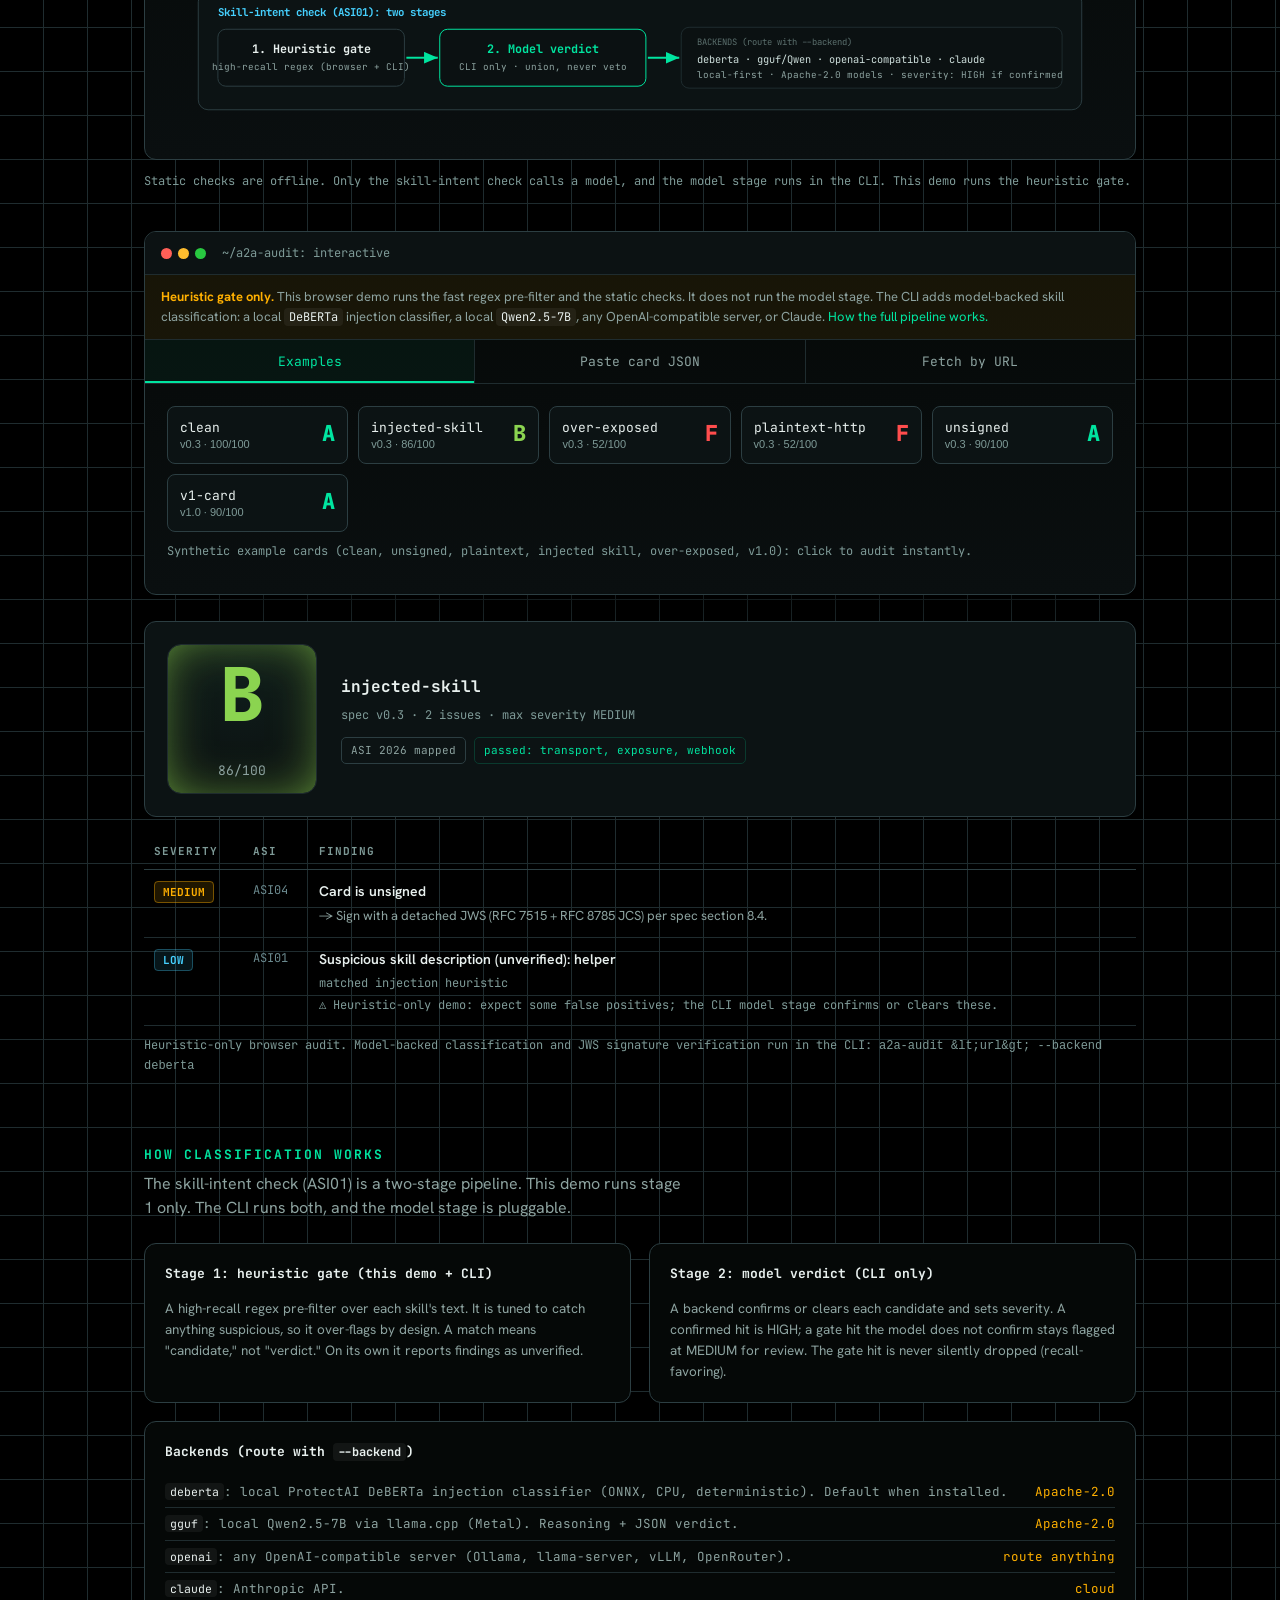
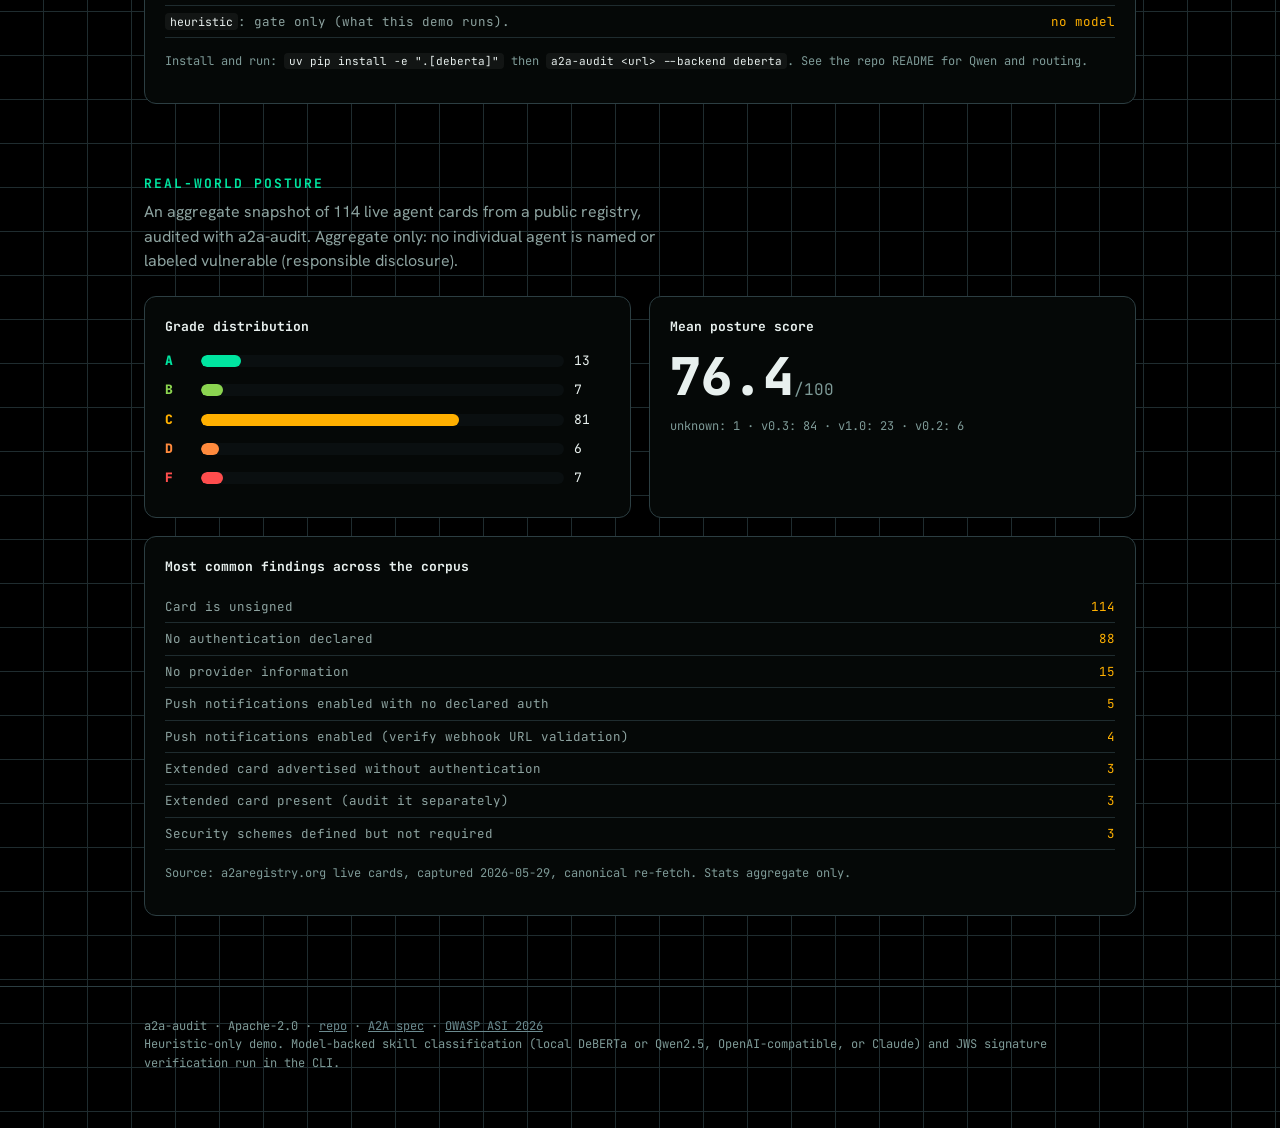
==== commit c69dec17: "style: remove em-dashes from docs + demo header comments (voice rule)" ====
--- a/demo/index.html
+++ b/demo/index.html
@@ -137,7 +137,7 @@
             <!-- classifier sub-pipeline -->
             <g>
               <rect x="40" y="220" width="900" height="120" rx="10" fill="#0c1314" stroke="#2c3e42"></rect>
-              <text x="60" y="244" fill="#46d1ff" font-size="11" font-weight="700">Skill-intent check (ASI01) — two stages</text>
+              <text x="60" y="244" fill="#46d1ff" font-size="11" font-weight="700">Skill-intent check (ASI01): two stages</text>
 
               <rect x="60" y="258" width="190" height="58" rx="8" fill="#0b1112" stroke="#2c3e42"></rect>
               <text x="155" y="282" fill="#e8f0ee" font-size="12" font-weight="700" text-anchor="middle">1. Heuristic gate</text>
@@ -167,7 +167,7 @@
     <div class="console" id="try">
       <div class="console-top">
         <div class="dots"><i></i><i></i><i></i></div>
-        <span class="path">~/a2a-audit — interactive</span>
+        <span class="path">~/a2a-audit: interactive</span>
       </div>
       <div class="demo-banner">
         <strong>Heuristic gate only.</strong> This browser demo runs the fast regex pre-filter and the static checks. It does not run the model stage. The CLI adds model-backed skill classification: a local <span class="mono">DeBERTa</span> injection classifier, a local <span class="mono">Qwen2.5-7B</span>, any OpenAI-compatible server, or Claude. <a href="#fullstack">How the full pipeline works.</a>
@@ -180,7 +180,7 @@
       <div class="panel-body">
         <div class="pane active" id="pane-examples">
           <div class="examples" id="examples"></div>
-          <p class="hint">Synthetic example cards (clean, unsigned, plaintext, injected skill, over-exposed, v1.0) — click to audit instantly.</p>
+          <p class="hint">Synthetic example cards (clean, unsigned, plaintext, injected skill, over-exposed, v1.0): click to audit instantly.</p>
         </div>
         <div class="pane" id="pane-paste">
           <div class="preset">
@@ -210,21 +210,21 @@
       <p class="lead">The skill-intent check (ASI01) is a two-stage pipeline. This demo runs stage 1 only. The CLI runs both, and the model stage is pluggable.</p>
       <div class="agg-grid">
         <div class="card">
-          <h3>Stage 1 — heuristic gate (this demo + CLI)</h3>
+          <h3>Stage 1: heuristic gate (this demo + CLI)</h3>
           <p class="step">A high-recall regex pre-filter over each skill's text. It is tuned to catch anything suspicious, so it over-flags by design. A match means "candidate," not "verdict." On its own it reports findings as unverified.</p>
         </div>
         <div class="card">
-          <h3>Stage 2 — model verdict (CLI only)</h3>
+          <h3>Stage 2: model verdict (CLI only)</h3>
           <p class="step">A backend confirms or clears each candidate and sets severity. A confirmed hit is HIGH; a gate hit the model does not confirm stays flagged at MEDIUM for review. The gate hit is never silently dropped (recall-favoring).</p>
         </div>
         <div class="card" style="grid-column:1/-1">
           <h3>Backends (route with <span class="mono">--backend</span>)</h3>
           <ul class="findfreq">
-            <li><span><span class="mono">deberta</span> — local ProtectAI DeBERTa injection classifier (ONNX, CPU, deterministic). Default when installed.</span><span class="n">Apache-2.0</span></li>
-            <li><span><span class="mono">gguf</span> — local Qwen2.5-7B via llama.cpp (Metal). Reasoning + JSON verdict.</span><span class="n">Apache-2.0</span></li>
-            <li><span><span class="mono">openai</span> — any OpenAI-compatible server (Ollama, llama-server, vLLM, OpenRouter).</span><span class="n">route anything</span></li>
-            <li><span><span class="mono">claude</span> — Anthropic API.</span><span class="n">cloud</span></li>
-            <li><span><span class="mono">heuristic</span> — gate only (what this demo runs).</span><span class="n">no model</span></li>
+            <li><span><span class="mono">deberta</span>: local ProtectAI DeBERTa injection classifier (ONNX, CPU, deterministic). Default when installed.</span><span class="n">Apache-2.0</span></li>
+            <li><span><span class="mono">gguf</span>: local Qwen2.5-7B via llama.cpp (Metal). Reasoning + JSON verdict.</span><span class="n">Apache-2.0</span></li>
+            <li><span><span class="mono">openai</span>: any OpenAI-compatible server (Ollama, llama-server, vLLM, OpenRouter).</span><span class="n">route anything</span></li>
+            <li><span><span class="mono">claude</span>: Anthropic API.</span><span class="n">cloud</span></li>
+            <li><span><span class="mono">heuristic</span>: gate only (what this demo runs).</span><span class="n">no model</span></li>
           </ul>
           <p class="disclosure">Install and run: <span class="mono">uv pip install -e ".[deberta]"</span> then <span class="mono">a2a-audit &lt;url&gt; --backend deberta</span>. See the repo README for Qwen and routing.</p>
         </div>
@@ -233,7 +233,7 @@
 
     <section class="agg" id="posture">
       <h2 class="sec">Real-world posture</h2>
-      <p class="lead">An aggregate snapshot of <span id="agg-n">—</span> live agent cards from a public registry, audited with a2a-audit. Aggregate only: no individual agent is named or labeled vulnerable (responsible disclosure).</p>
+      <p class="lead">An aggregate snapshot of <span id="agg-n">-</span> live agent cards from a public registry, audited with a2a-audit. Aggregate only: no individual agent is named or labeled vulnerable (responsible disclosure).</p>
       <div class="agg-grid">
         <div class="card">
           <h3>Grade distribution</h3>
@@ -241,7 +241,7 @@
         </div>
         <div class="card">
           <h3>Mean posture score</h3>
-          <div class="statbig" id="agg-mean">—</div>
+          <div class="statbig" id="agg-mean">-</div>
           <p class="disclosure" id="agg-specs"></p>
         </div>
         <div class="card" style="grid-column:1/-1">
--- a/demo/style.css
+++ b/demo/style.css
@@ -1,4 +1,4 @@
-/* a2a-audit demo — security-console aesthetic */
+/* a2a-audit demo - security-console aesthetic */
 :root {
   --bg: #000;
   --bg-soft: #0a0f10;
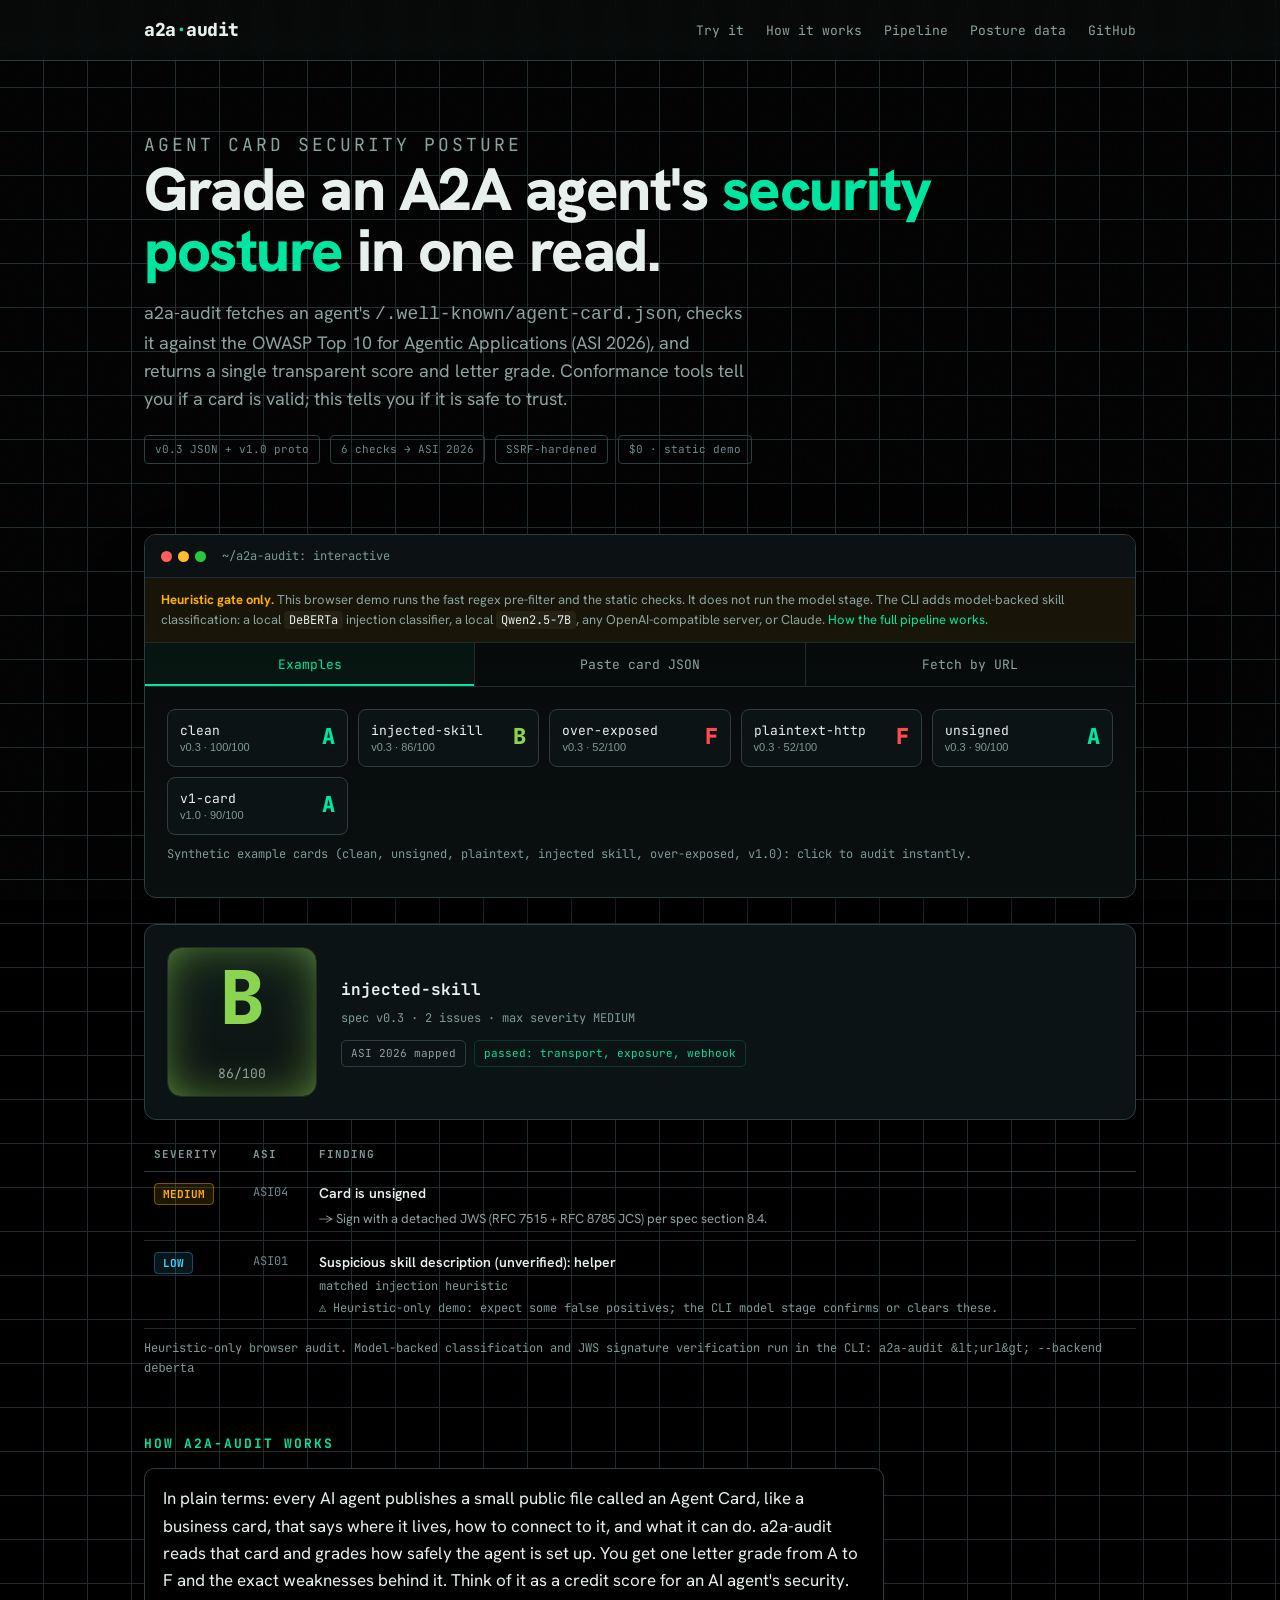
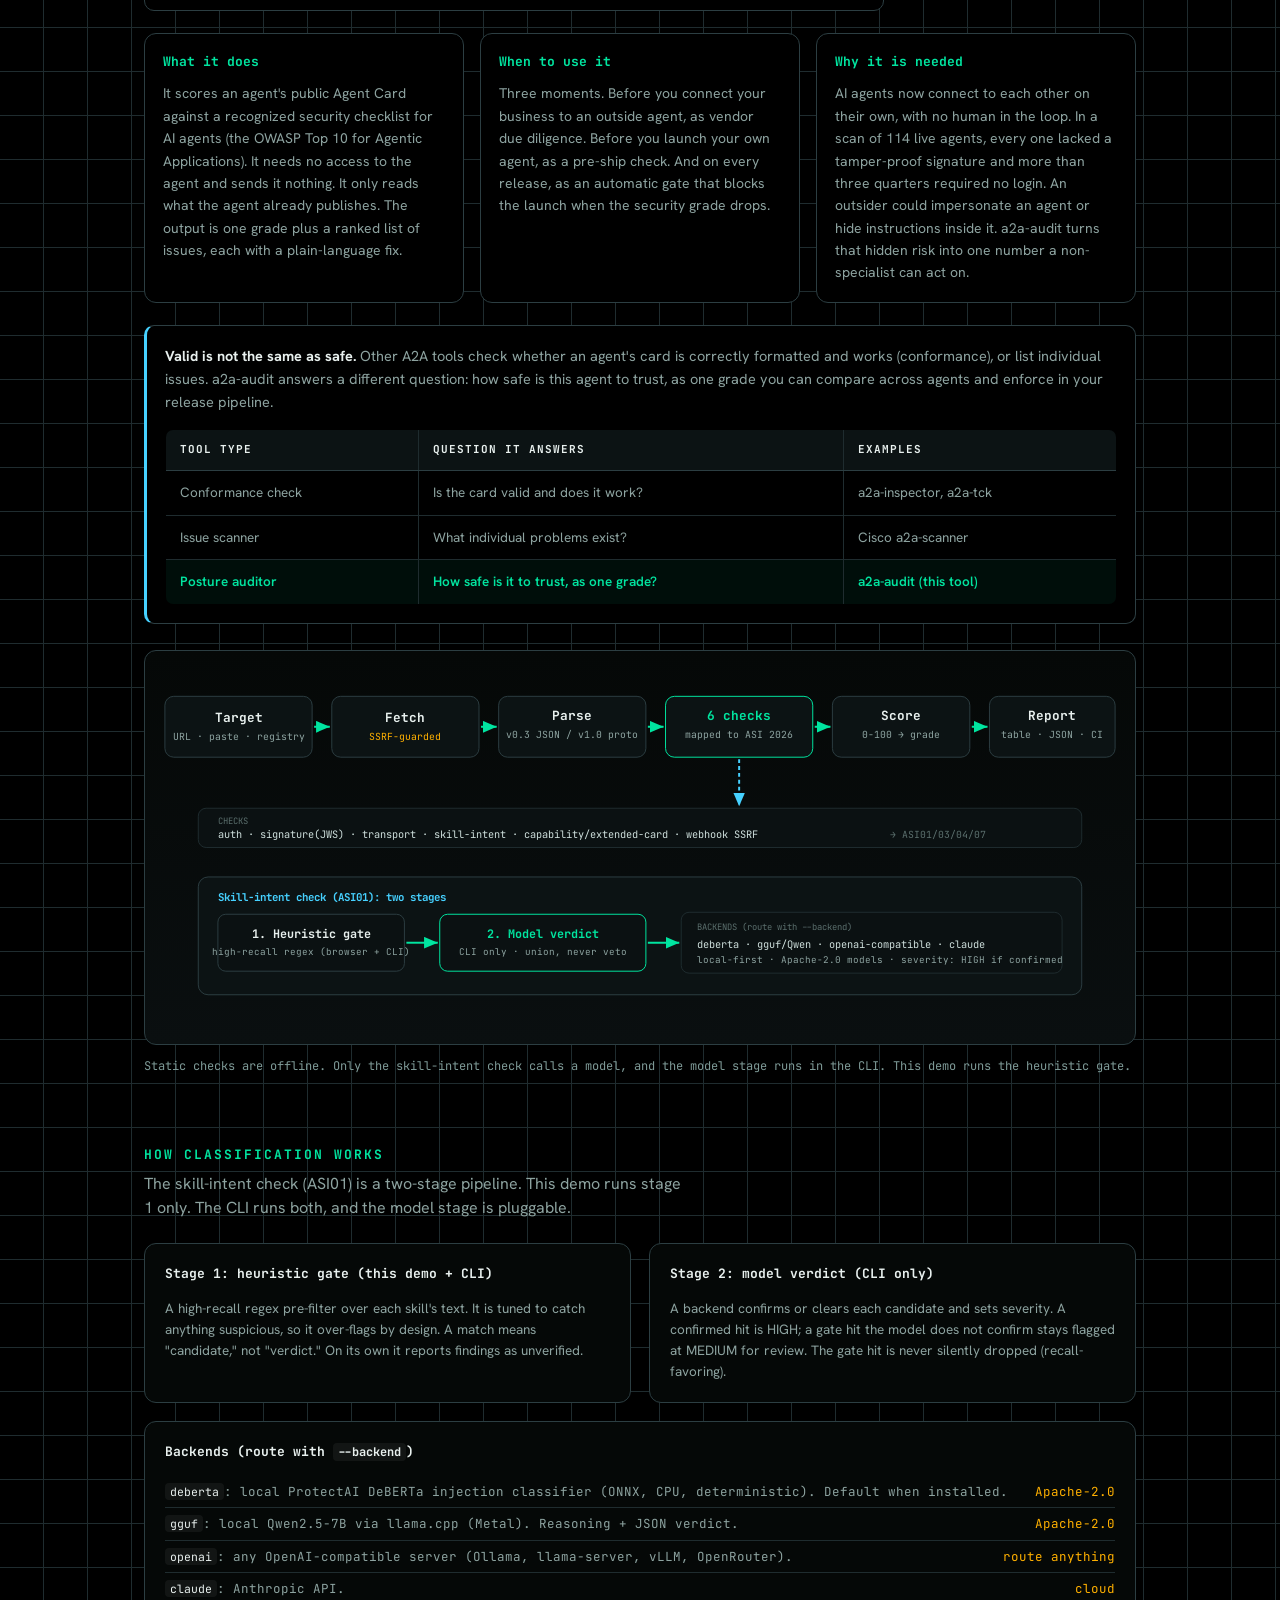
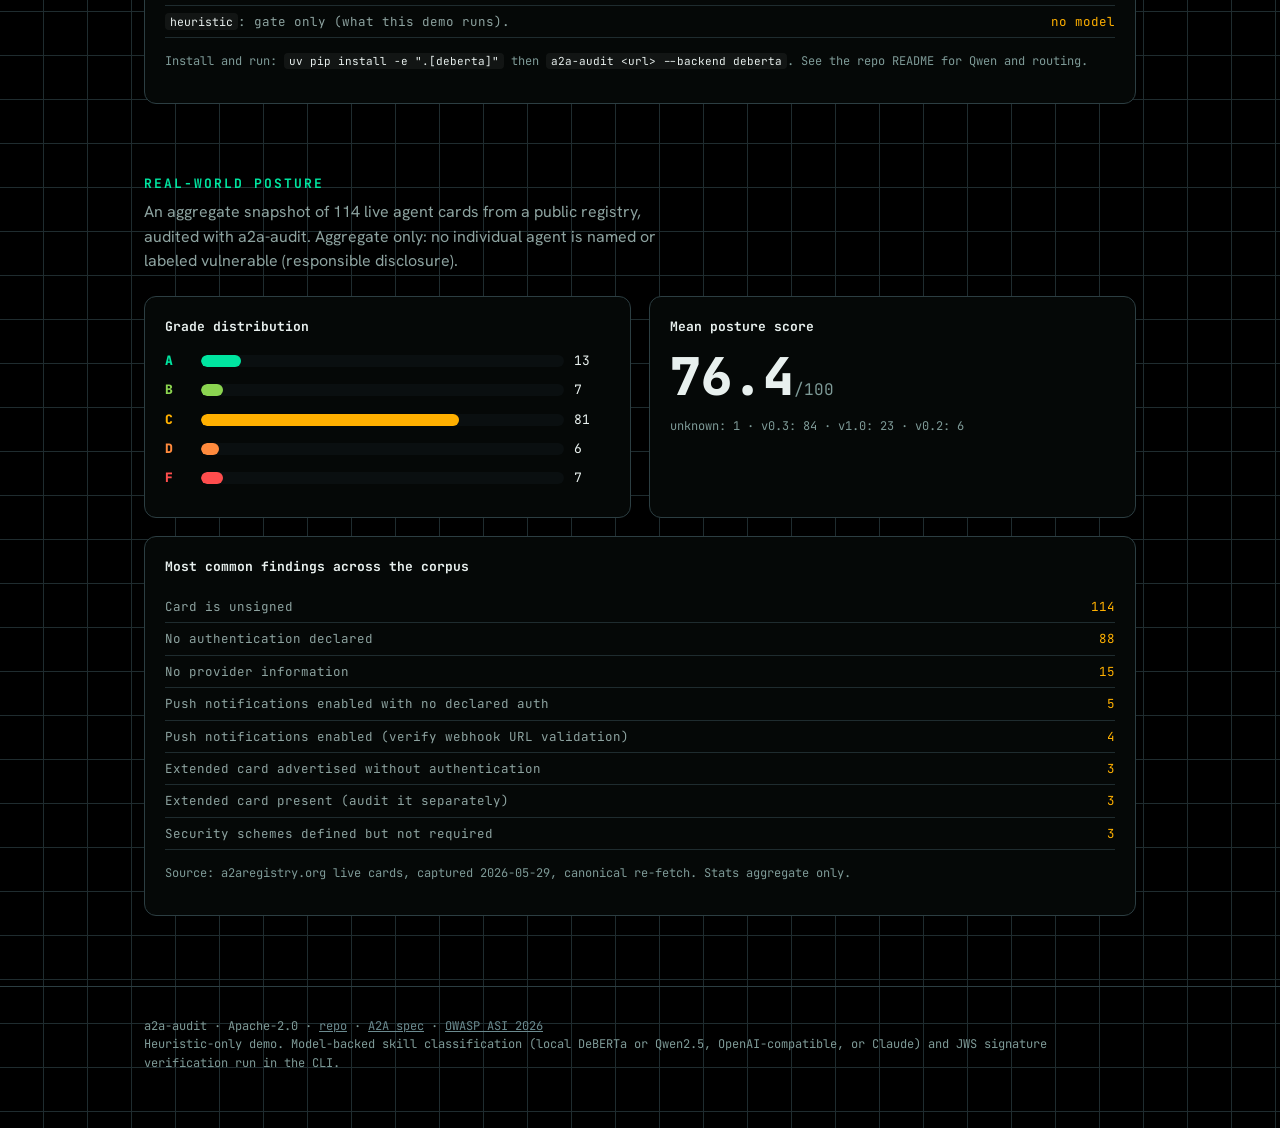
==== commit 354edef8: "ui(demo): move the interactive terminal above the How-it-works section Visitors can try the auditor " ====
--- a/demo/index.html
+++ b/demo/index.html
@@ -15,8 +15,8 @@
     <div class="bar">
       <div class="brand">a2a<span class="dot">·</span>audit</div>
       <nav>
+        <a href="#try">Try it</a>
         <a href="#how">How it works</a>
-        <a href="#try">Try it</a>
         <a href="#fullstack">Pipeline</a>
         <a href="#posture">Posture data</a>
         <a href="https://github.com/dannyliv/a2a-audit" target="_blank" rel="noopener">GitHub</a>
@@ -36,6 +36,47 @@
         <span class="tag">$0 · static demo</span>
       </div>
     </section>
+
+    <div class="console" id="try">
+      <div class="console-top">
+        <div class="dots"><i></i><i></i><i></i></div>
+        <span class="path">~/a2a-audit: interactive</span>
+      </div>
+      <div class="demo-banner">
+        <strong>Heuristic gate only.</strong> This browser demo runs the fast regex pre-filter and the static checks. It does not run the model stage. The CLI adds model-backed skill classification: a local <span class="mono">DeBERTa</span> injection classifier, a local <span class="mono">Qwen2.5-7B</span>, any OpenAI-compatible server, or Claude. <a href="#fullstack">How the full pipeline works.</a>
+      </div>
+      <div class="tabs">
+        <button class="active" data-pane="examples">Examples</button>
+        <button data-pane="paste">Paste card JSON</button>
+        <button data-pane="url">Fetch by URL</button>
+      </div>
+      <div class="panel-body">
+        <div class="pane active" id="pane-examples">
+          <div class="examples" id="examples"></div>
+          <p class="hint">Synthetic example cards (clean, unsigned, plaintext, injected skill, over-exposed, v1.0): click to audit instantly.</p>
+        </div>
+        <div class="pane" id="pane-paste">
+          <div class="preset">
+            <label for="jsonPreset">Pre-tested card JSON <span class="precalc-tag">pre-calculated</span></label>
+            <select id="jsonPreset"><option value="">Pick one of <span id="jsonCount">…</span> real agent cards…</option></select>
+          </div>
+          <textarea id="pasteBox" placeholder='Or paste an Agent Card JSON here, e.g. {"name":"My Agent","url":"https://...","skills":[...]}'></textarea>
+          <div class="row"><button class="run" id="runPaste">Audit card (heuristic, live)</button></div>
+          <p class="hint">Picking a pre-tested card shows a result pre-computed on-device with the full DeBERTa classifier. Pasting your own runs the heuristic gate live in your browser. Nothing is uploaded.</p>
+        </div>
+        <div class="pane" id="pane-url">
+          <div class="preset">
+            <label for="urlPreset">Pre-tested agent URL <span class="precalc-tag">pre-calculated</span></label>
+            <select id="urlPreset"><option value="">Pick one of the pre-tested agent URLs…</option></select>
+          </div>
+          <input type="text" id="urlBox" placeholder="Or enter: example-agent.com  /  https://example-agent.com/.well-known/agent-card.json" />
+          <div class="row"><button class="run" id="runUrl">Fetch &amp; audit (heuristic, live)</button></div>
+          <p class="hint">Picking a pre-tested URL shows an on-device full-classifier result (no live fetch). Entering your own attempts a live browser fetch (often blocked by CORS); if it fails, use Paste or the CLI.</p>
+        </div>
+      </div>
+    </div>
+
+    <div id="result"></div>
 
     <section class="diagram-wrap" id="how">
       <h2 class="sec">How a2a-audit works</h2>
@@ -164,46 +205,6 @@
       <p class="diagram-caption">Static checks are offline. Only the skill-intent check calls a model, and the model stage runs in the CLI. This demo runs the heuristic gate.</p>
     </section>
 
-    <div class="console" id="try">
-      <div class="console-top">
-        <div class="dots"><i></i><i></i><i></i></div>
-        <span class="path">~/a2a-audit: interactive</span>
-      </div>
-      <div class="demo-banner">
-        <strong>Heuristic gate only.</strong> This browser demo runs the fast regex pre-filter and the static checks. It does not run the model stage. The CLI adds model-backed skill classification: a local <span class="mono">DeBERTa</span> injection classifier, a local <span class="mono">Qwen2.5-7B</span>, any OpenAI-compatible server, or Claude. <a href="#fullstack">How the full pipeline works.</a>
-      </div>
-      <div class="tabs">
-        <button class="active" data-pane="examples">Examples</button>
-        <button data-pane="paste">Paste card JSON</button>
-        <button data-pane="url">Fetch by URL</button>
-      </div>
-      <div class="panel-body">
-        <div class="pane active" id="pane-examples">
-          <div class="examples" id="examples"></div>
-          <p class="hint">Synthetic example cards (clean, unsigned, plaintext, injected skill, over-exposed, v1.0): click to audit instantly.</p>
-        </div>
-        <div class="pane" id="pane-paste">
-          <div class="preset">
-            <label for="jsonPreset">Pre-tested card JSON <span class="precalc-tag">pre-calculated</span></label>
-            <select id="jsonPreset"><option value="">Pick one of <span id="jsonCount">…</span> real agent cards…</option></select>
-          </div>
-          <textarea id="pasteBox" placeholder='Or paste an Agent Card JSON here, e.g. {"name":"My Agent","url":"https://...","skills":[...]}'></textarea>
-          <div class="row"><button class="run" id="runPaste">Audit card (heuristic, live)</button></div>
-          <p class="hint">Picking a pre-tested card shows a result pre-computed on-device with the full DeBERTa classifier. Pasting your own runs the heuristic gate live in your browser. Nothing is uploaded.</p>
-        </div>
-        <div class="pane" id="pane-url">
-          <div class="preset">
-            <label for="urlPreset">Pre-tested agent URL <span class="precalc-tag">pre-calculated</span></label>
-            <select id="urlPreset"><option value="">Pick one of the pre-tested agent URLs…</option></select>
-          </div>
-          <input type="text" id="urlBox" placeholder="Or enter: example-agent.com  /  https://example-agent.com/.well-known/agent-card.json" />
-          <div class="row"><button class="run" id="runUrl">Fetch &amp; audit (heuristic, live)</button></div>
-          <p class="hint">Picking a pre-tested URL shows an on-device full-classifier result (no live fetch). Entering your own attempts a live browser fetch (often blocked by CORS); if it fails, use Paste or the CLI.</p>
-        </div>
-      </div>
-    </div>
-
-    <div id="result"></div>
 
     <section class="agg" id="fullstack">
       <h2 class="sec">How classification works</h2>
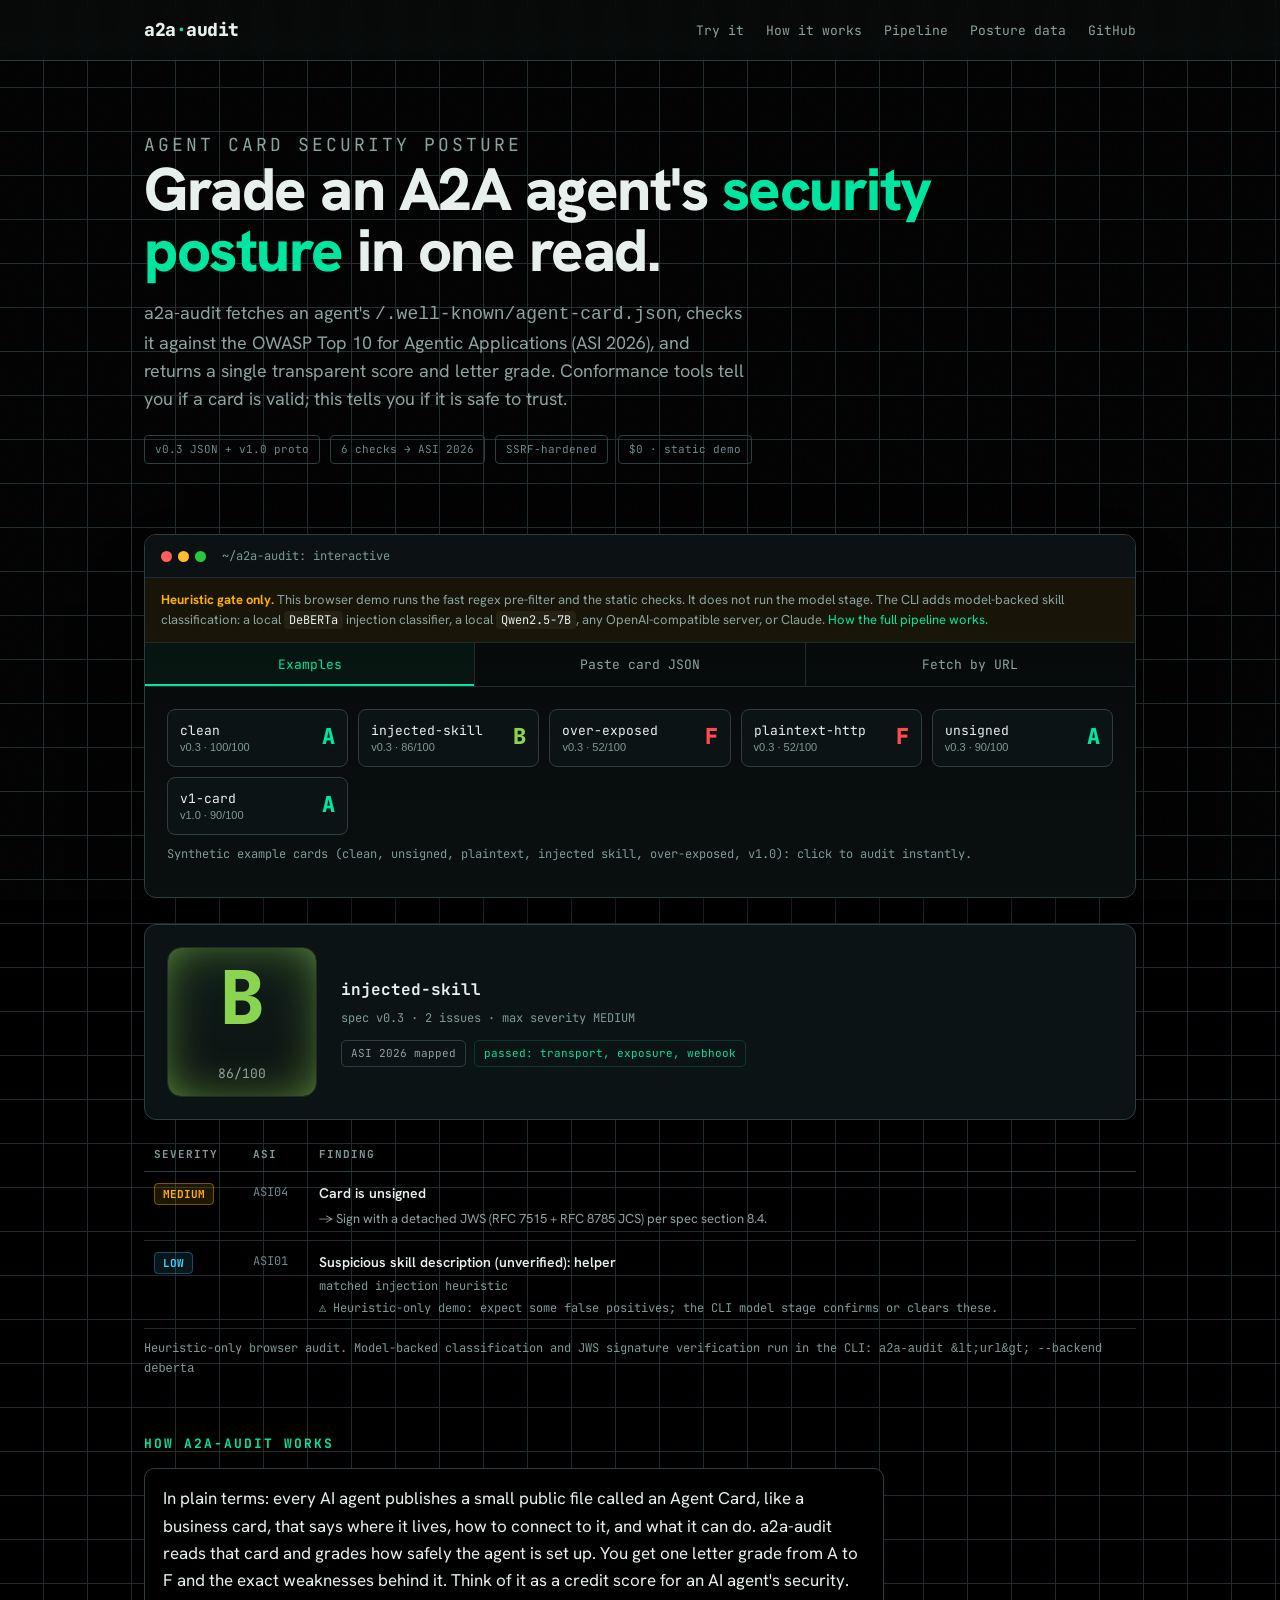
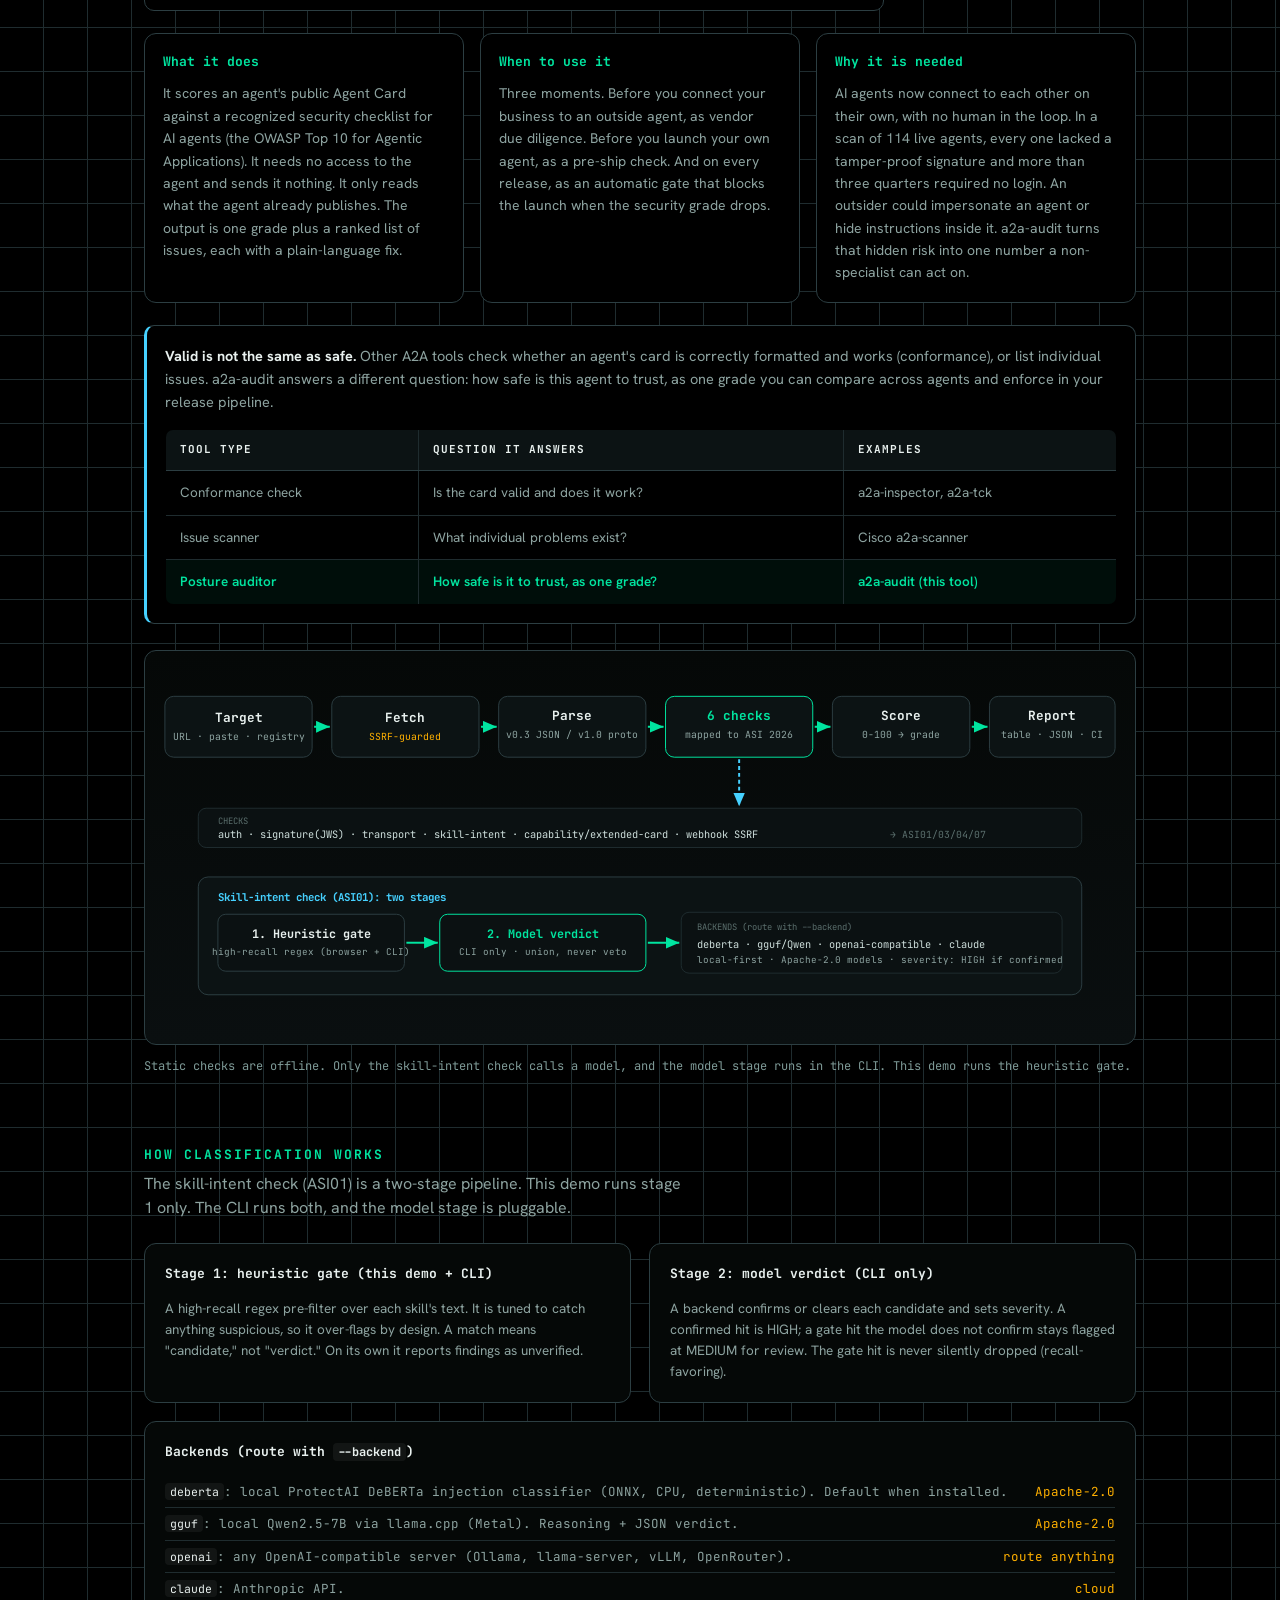
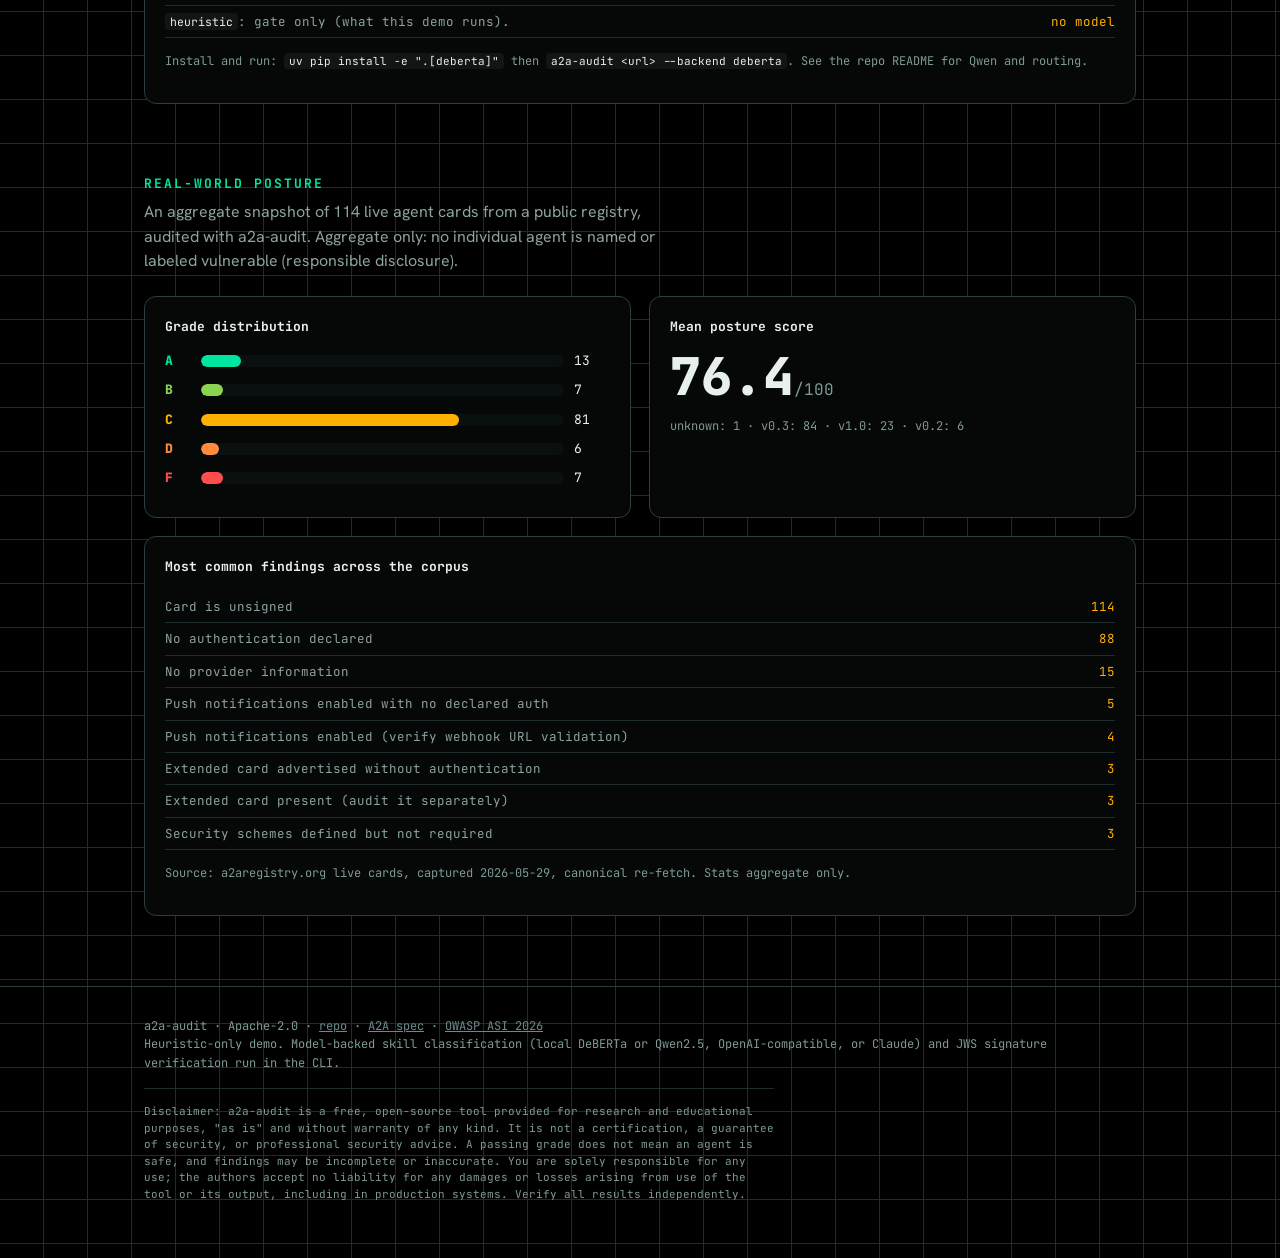
==== commit 8a291c91: "docs: add research-purposes / no-liability disclaimer (README bottom + demo footer)" ====
--- a/demo/index.html
+++ b/demo/index.html
@@ -62,7 +62,7 @@
           </div>
           <textarea id="pasteBox" placeholder='Or paste an Agent Card JSON here, e.g. {"name":"My Agent","url":"https://...","skills":[...]}'></textarea>
           <div class="row"><button class="run" id="runPaste">Audit card (heuristic, live)</button></div>
-          <p class="hint">Picking a pre-tested card shows a result pre-computed on-device with the full DeBERTa classifier. Pasting your own runs the heuristic gate live in your browser. Nothing is uploaded.</p>
+          <p class="hint">Picking a pre-tested card shows a result pre-computed on-device with the full DeBERTa classifier. Pasting your own runs the heuristic gate live in your browser. Nothing is uploaded. Note: the browser demo only uses heuristic, download and install the full version to use with classifiers.</p>
         </div>
         <div class="pane" id="pane-url">
           <div class="preset">
@@ -261,6 +261,7 @@
       <a href="https://a2a-protocol.org/latest/specification/" target="_blank" rel="noopener">A2A spec</a> ·
       <a href="https://genai.owasp.org/resource/owasp-top-10-for-agentic-applications-for-2026/" target="_blank" rel="noopener">OWASP ASI 2026</a><br />
       Heuristic-only demo. Model-backed skill classification (local DeBERTa or Qwen2.5, OpenAI-compatible, or Claude) and JWS signature verification run in the CLI.
+      <p class="disclaimer-note">Disclaimer: a2a-audit is a free, open-source tool provided for research and educational purposes, "as is" and without warranty of any kind. It is not a certification, a guarantee of security, or professional security advice. A passing grade does not mean an agent is safe, and findings may be incomplete or inaccurate. You are solely responsible for any use; the authors accept no liability for any damages or losses arising from use of the tool or its output, including in production systems. Verify all results independently.</p>
     </div>
   </footer>
 
--- a/demo/style.css
+++ b/demo/style.css
@@ -196,6 +196,7 @@
 footer { border-top: 1px solid var(--line-bright); padding: 30px 0 60px; margin-top: 60px; color: var(--ink-faint); font-family: var(--mono); font-size: 12px; }
 footer a { color: var(--steel); }
 footer a:hover { color: var(--green); }
+.disclaimer-note { margin: 16px 0 0; padding-top: 14px; border-top: 1px solid var(--line); color: var(--ink-faint); font-size: 11px; line-height: 1.5; max-width: 90ch; }
 
 @media (max-width: 720px) {
   .agg-grid { grid-template-columns: 1fr; }
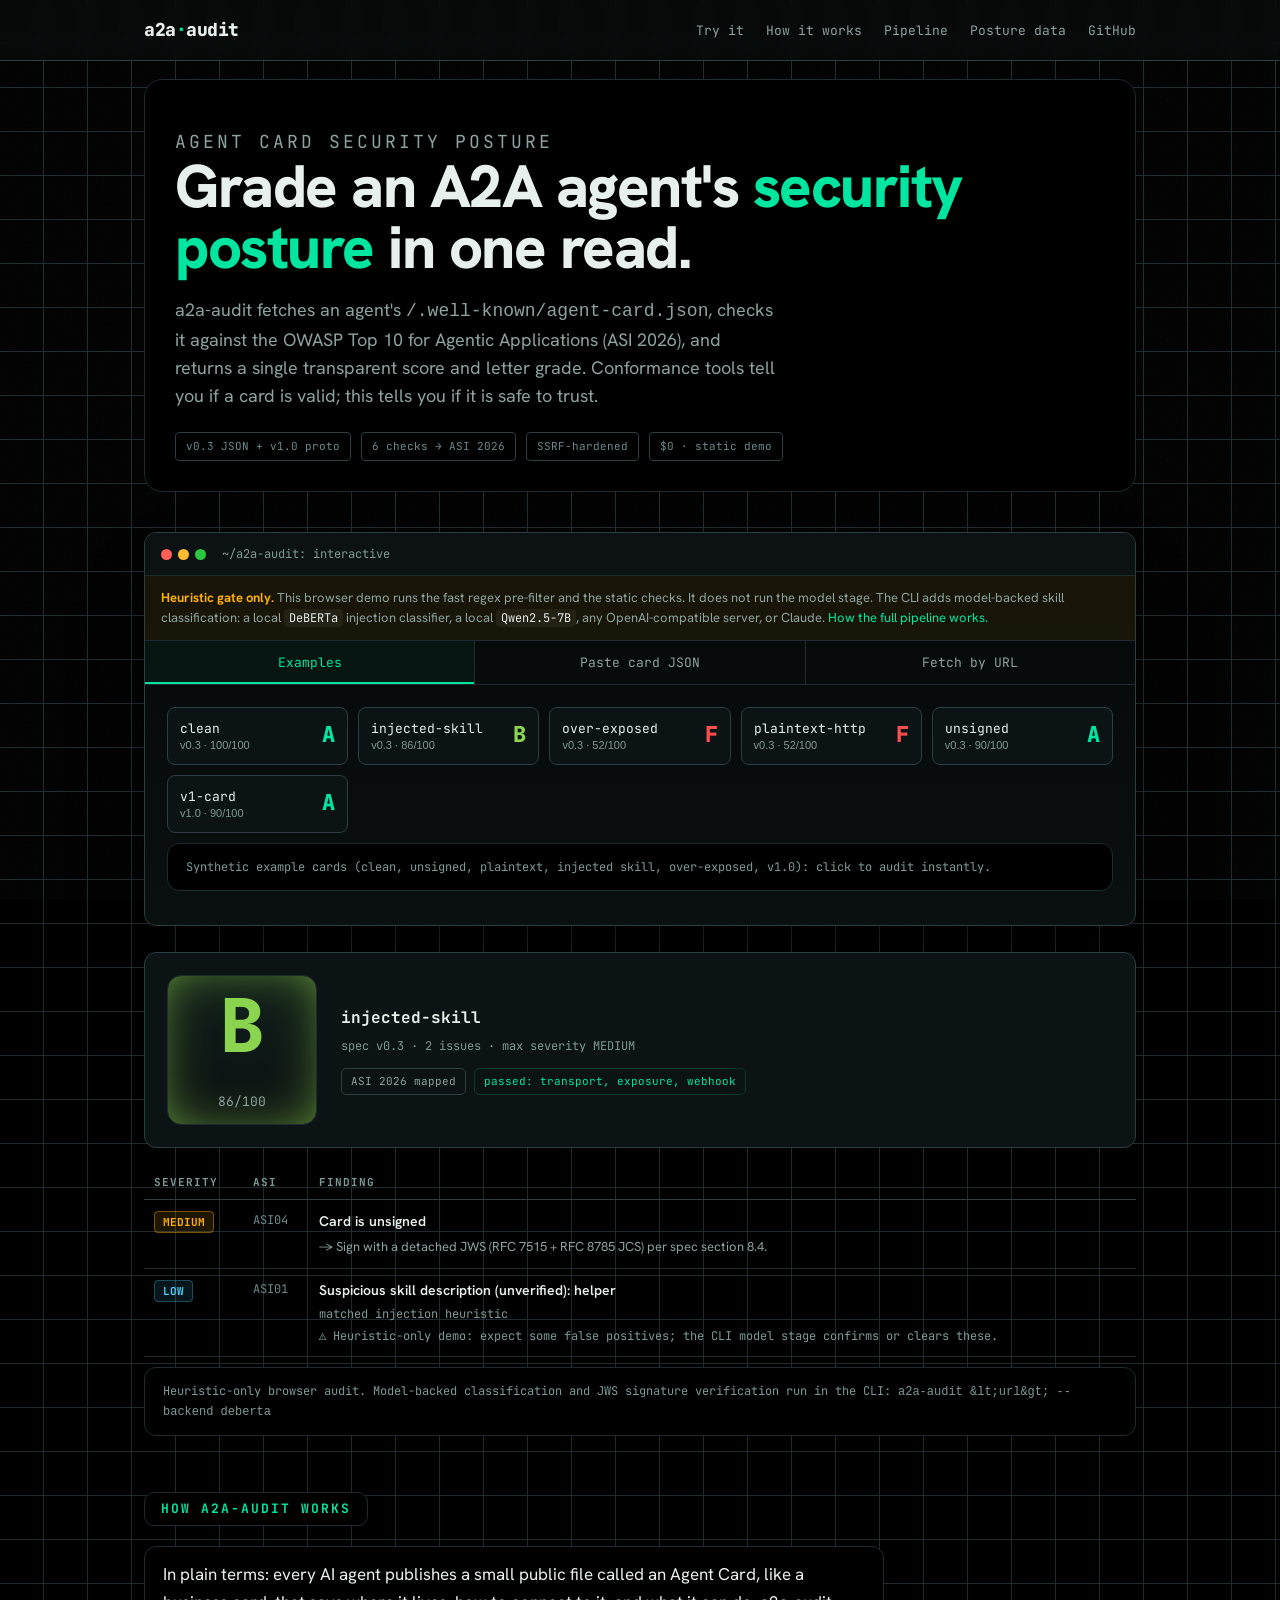
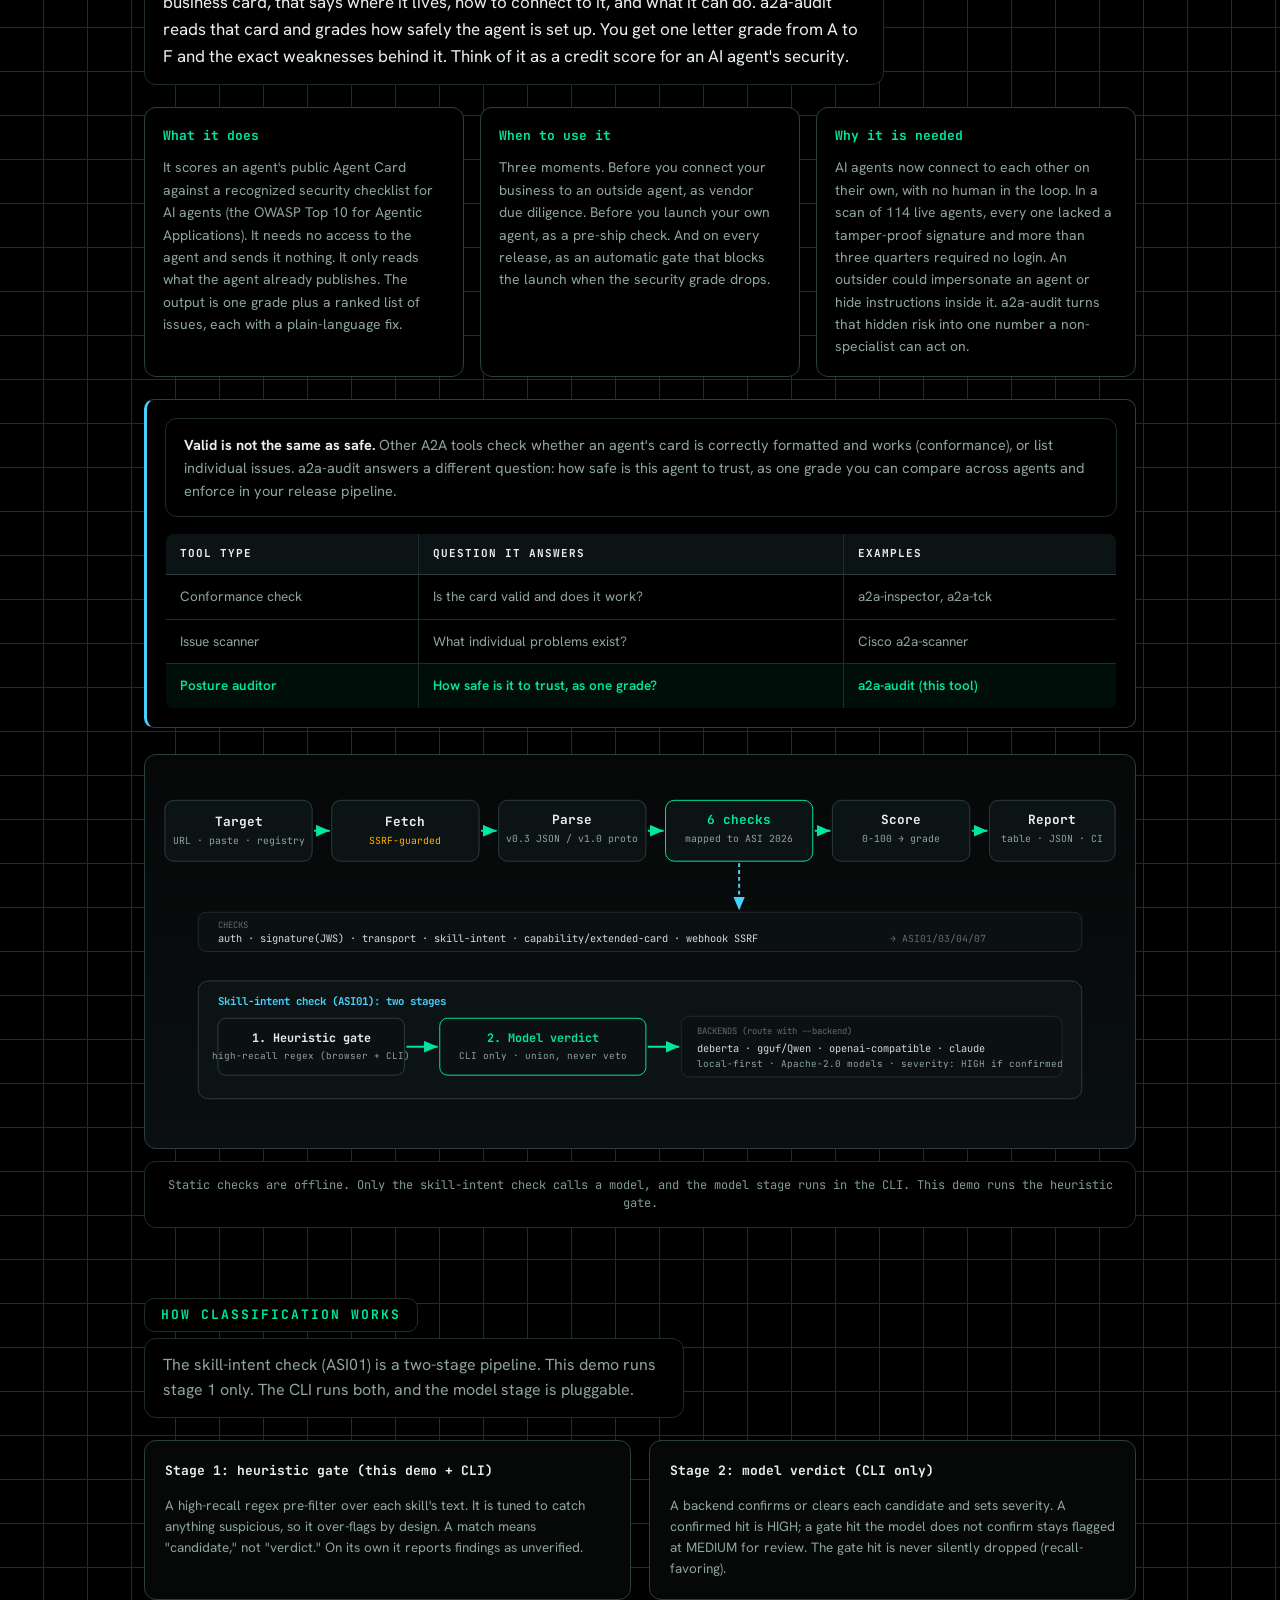
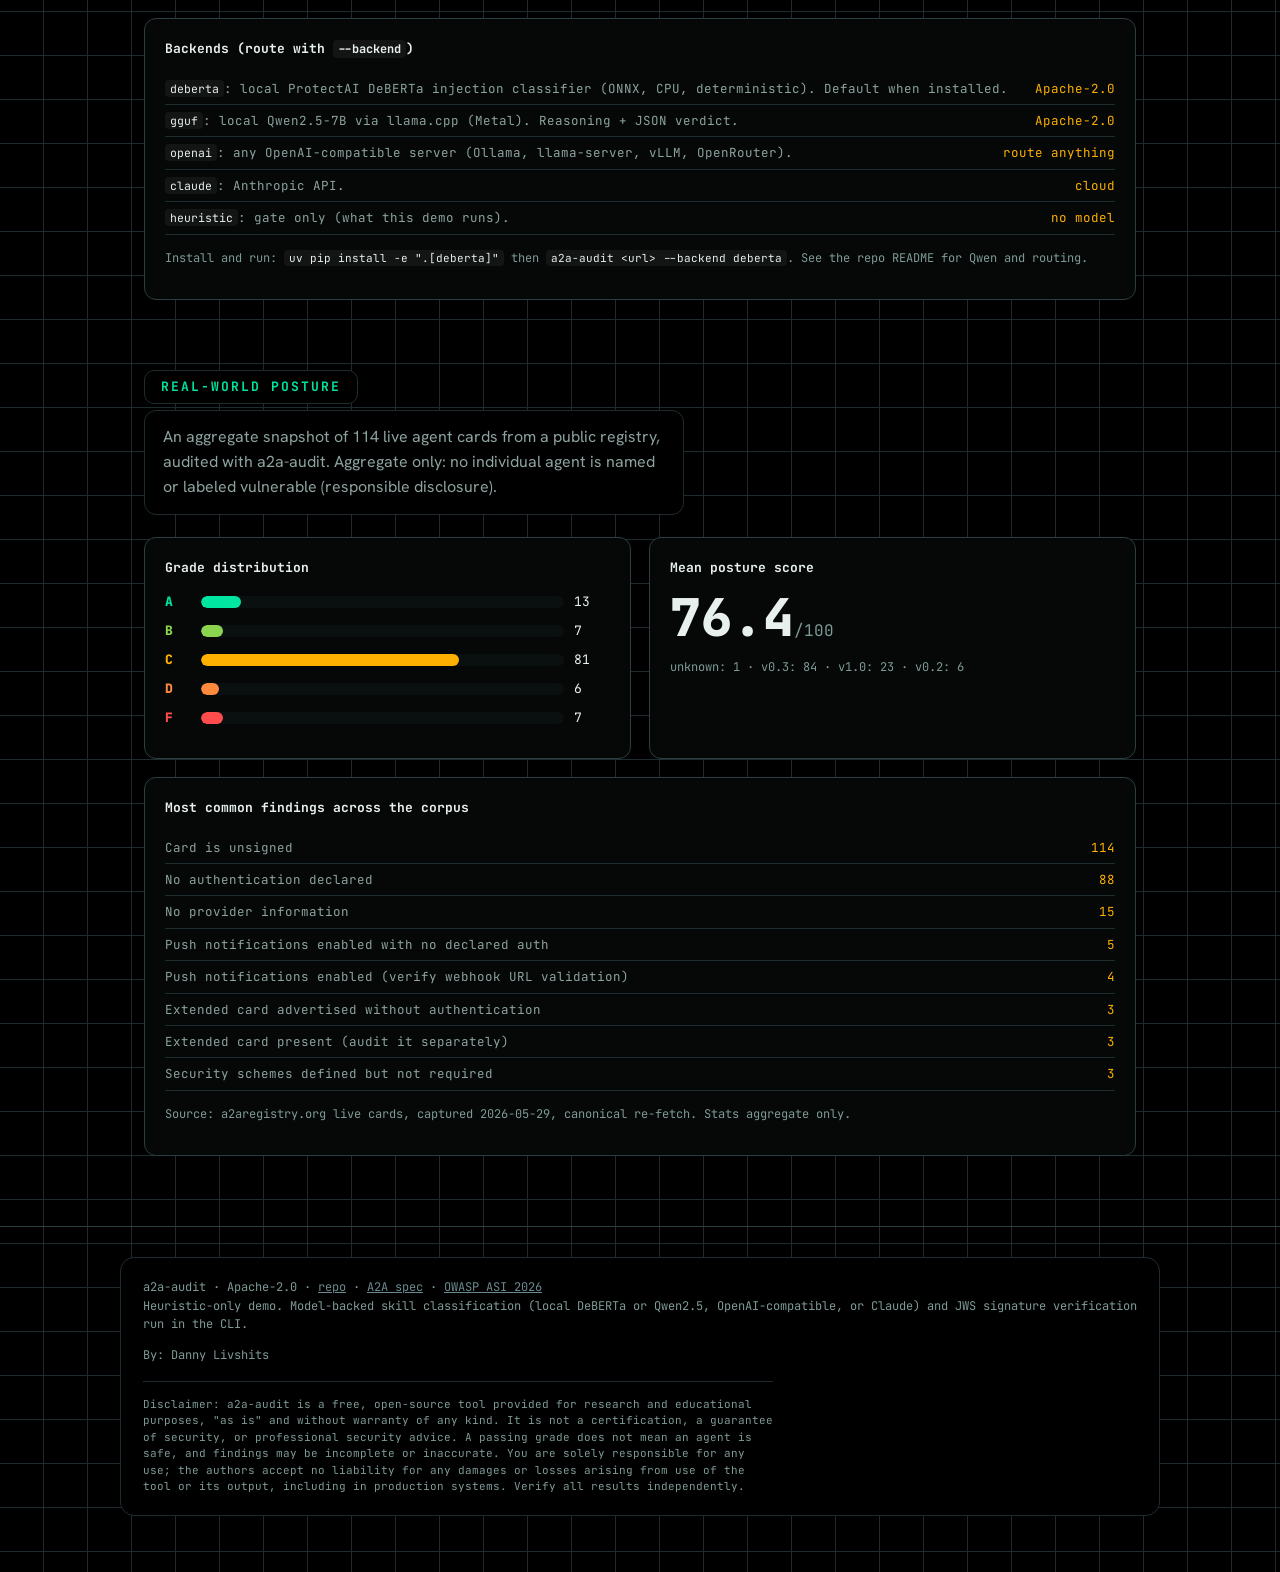
==== commit 592f7050: "demo: CORS-proxy fallback for live fetch, deselect preset on paste, blue pre-computed button, black " ====
--- a/demo/index.html
+++ b/demo/index.html
@@ -61,8 +61,8 @@
             <select id="jsonPreset"><option value="">Pick one of <span id="jsonCount">…</span> real agent cards…</option></select>
           </div>
           <textarea id="pasteBox" placeholder='Or paste an Agent Card JSON here, e.g. {"name":"My Agent","url":"https://...","skills":[...]}'></textarea>
-          <div class="row"><button class="run" id="runPaste">Audit card (heuristic, live)</button></div>
-          <p class="hint">Picking a pre-tested card shows a result pre-computed on-device with the full DeBERTa classifier. Pasting your own runs the heuristic gate live in your browser. Nothing is uploaded. Note: the browser demo only uses heuristic, download and install the full version to use with classifiers.</p>
+          <div class="row"><button class="run precomp" id="showPrecompJson" disabled>Show pre-computed score</button> <button class="run" id="runPaste">Audit card (heuristic, live)</button></div>
+          <p class="hint">Pick a pre-tested card, then click "Show pre-computed score" for a result pre-computed on-device with the full DeBERTa classifier. Pasting your own and clicking "Audit card" runs the heuristic gate live in your browser. Nothing is uploaded. Note: the browser demo only uses the heuristic gate; download and install the full version to run the classifiers.</p>
         </div>
         <div class="pane" id="pane-url">
           <div class="preset">
@@ -70,8 +70,8 @@
             <select id="urlPreset"><option value="">Pick one of the pre-tested agent URLs…</option></select>
           </div>
           <input type="text" id="urlBox" placeholder="Or enter: example-agent.com  /  https://example-agent.com/.well-known/agent-card.json" />
-          <div class="row"><button class="run" id="runUrl">Fetch &amp; audit (heuristic, live)</button></div>
-          <p class="hint">Picking a pre-tested URL shows an on-device full-classifier result (no live fetch). Entering your own attempts a live browser fetch (often blocked by CORS); if it fails, use Paste or the CLI.</p>
+          <div class="row"><button class="run precomp" id="showPrecompUrl" disabled>Show pre-computed score</button> <button class="run" id="runUrl">Fetch &amp; audit (heuristic, live)</button></div>
+          <p class="hint">Pick a pre-tested URL, then click "Show pre-computed score" for an on-device full-classifier result (no live fetch). Entering your own and clicking "Fetch & audit" attempts a live browser fetch (often blocked by CORS); if it fails, use Paste or the CLI.</p>
         </div>
       </div>
     </div>
@@ -261,6 +261,7 @@
       <a href="https://a2a-protocol.org/latest/specification/" target="_blank" rel="noopener">A2A spec</a> ·
       <a href="https://genai.owasp.org/resource/owasp-top-10-for-agentic-applications-for-2026/" target="_blank" rel="noopener">OWASP ASI 2026</a><br />
       Heuristic-only demo. Model-backed skill classification (local DeBERTa or Qwen2.5, OpenAI-compatible, or Claude) and JWS signature verification run in the CLI.
+      <p class="by-line">By: Danny Livshits</p>
       <p class="disclaimer-note">Disclaimer: a2a-audit is a free, open-source tool provided for research and educational purposes, "as is" and without warranty of any kind. It is not a certification, a guarantee of security, or professional security advice. A passing grade does not mean an agent is safe, and findings may be incomplete or inaccurate. You are solely responsible for any use; the authors accept no liability for any damages or losses arising from use of the tool or its output, including in production systems. Verify all results independently.</p>
     </div>
   </footer>
--- a/demo/style.css
+++ b/demo/style.css
@@ -204,3 +204,18 @@
   .grade-dial { max-width: 150px; }
   .bar nav { display: none; }
 }
+
+
+/* ---- blue pre-computed button (distinct from the green live-audit button) ---- */
+.run.precomp{background:var(--cyan);color:#001018}
+.run.precomp:hover:not(:disabled){filter:brightness(1.1)}
+
+/* ---- readability: lift every loose text block off the background glow ---- */
+/* The body has soft radial glows; text sitting directly on them is harder to */
+/* read. Wrap each loose text element in a solid black box so nothing bleeds   */
+/* through behind the words. Cards/console/result already sit on solid panels. */
+.hero{background:#000;border:1px solid var(--line);border-radius:18px;padding:48px 30px 30px;margin-top:18px}
+.sec{background:#000;display:inline-block;padding:6px 16px;border-radius:10px;border:1px solid var(--line)}
+.exec-lead,.vs-lead,.lead,.diagram-caption,.hint{background:#000;border:1px solid var(--line);border-radius:12px;padding:14px 18px}
+.diagram-caption{display:block;text-align:center}
+footer .wrap{background:#000;border:1px solid var(--line);border-radius:14px;padding:20px 22px}
